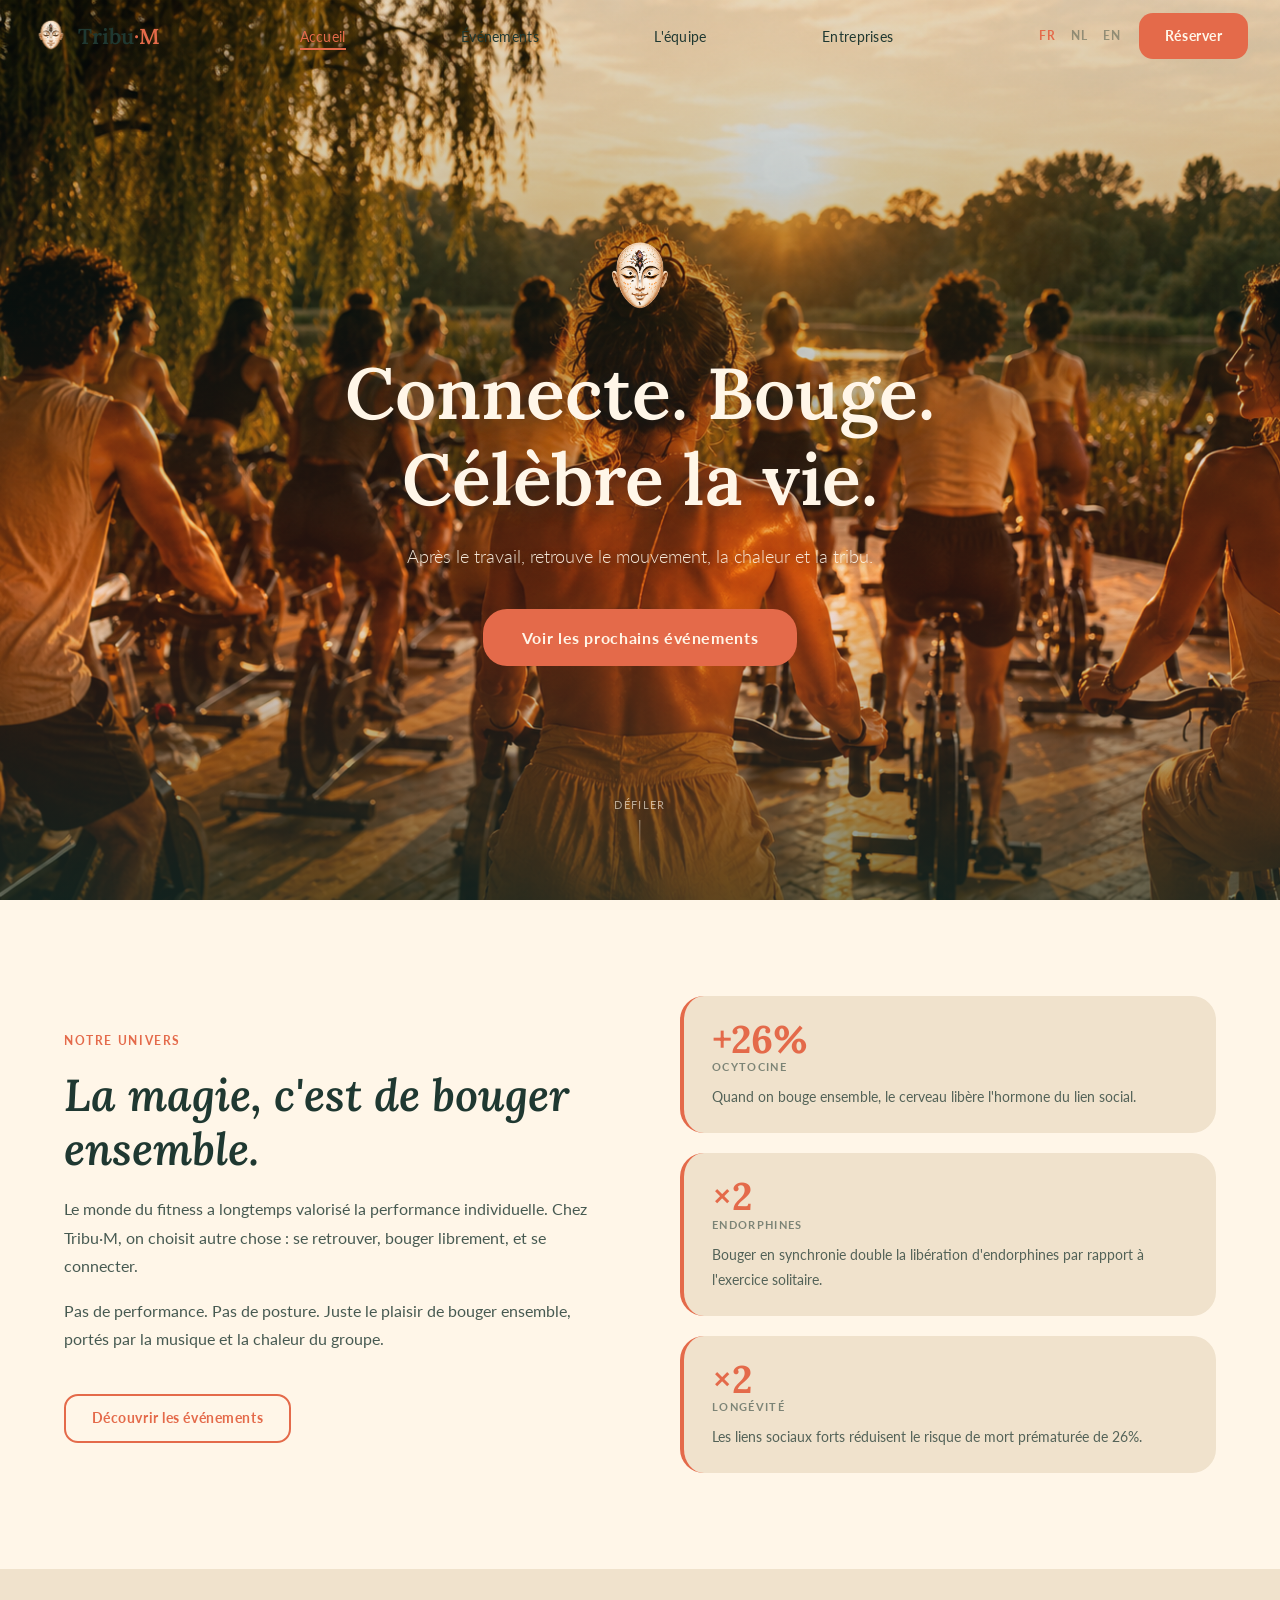
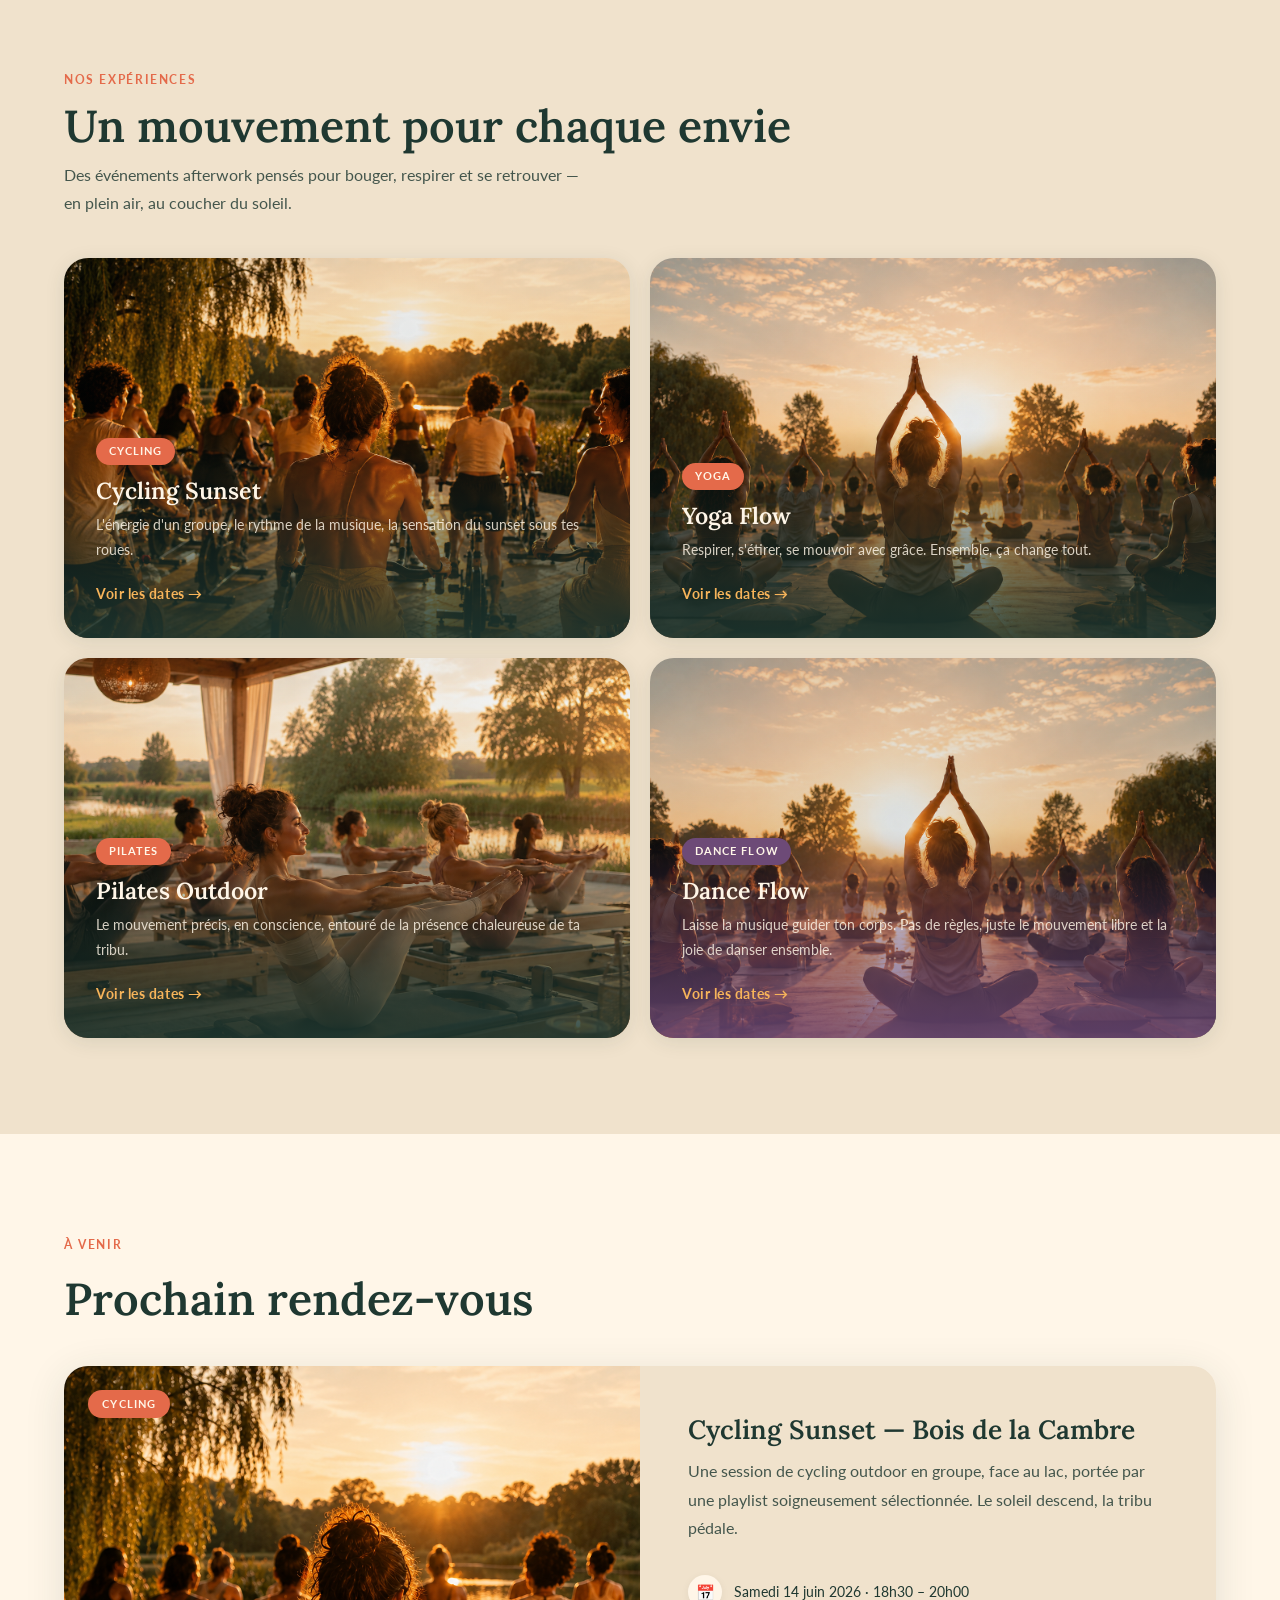
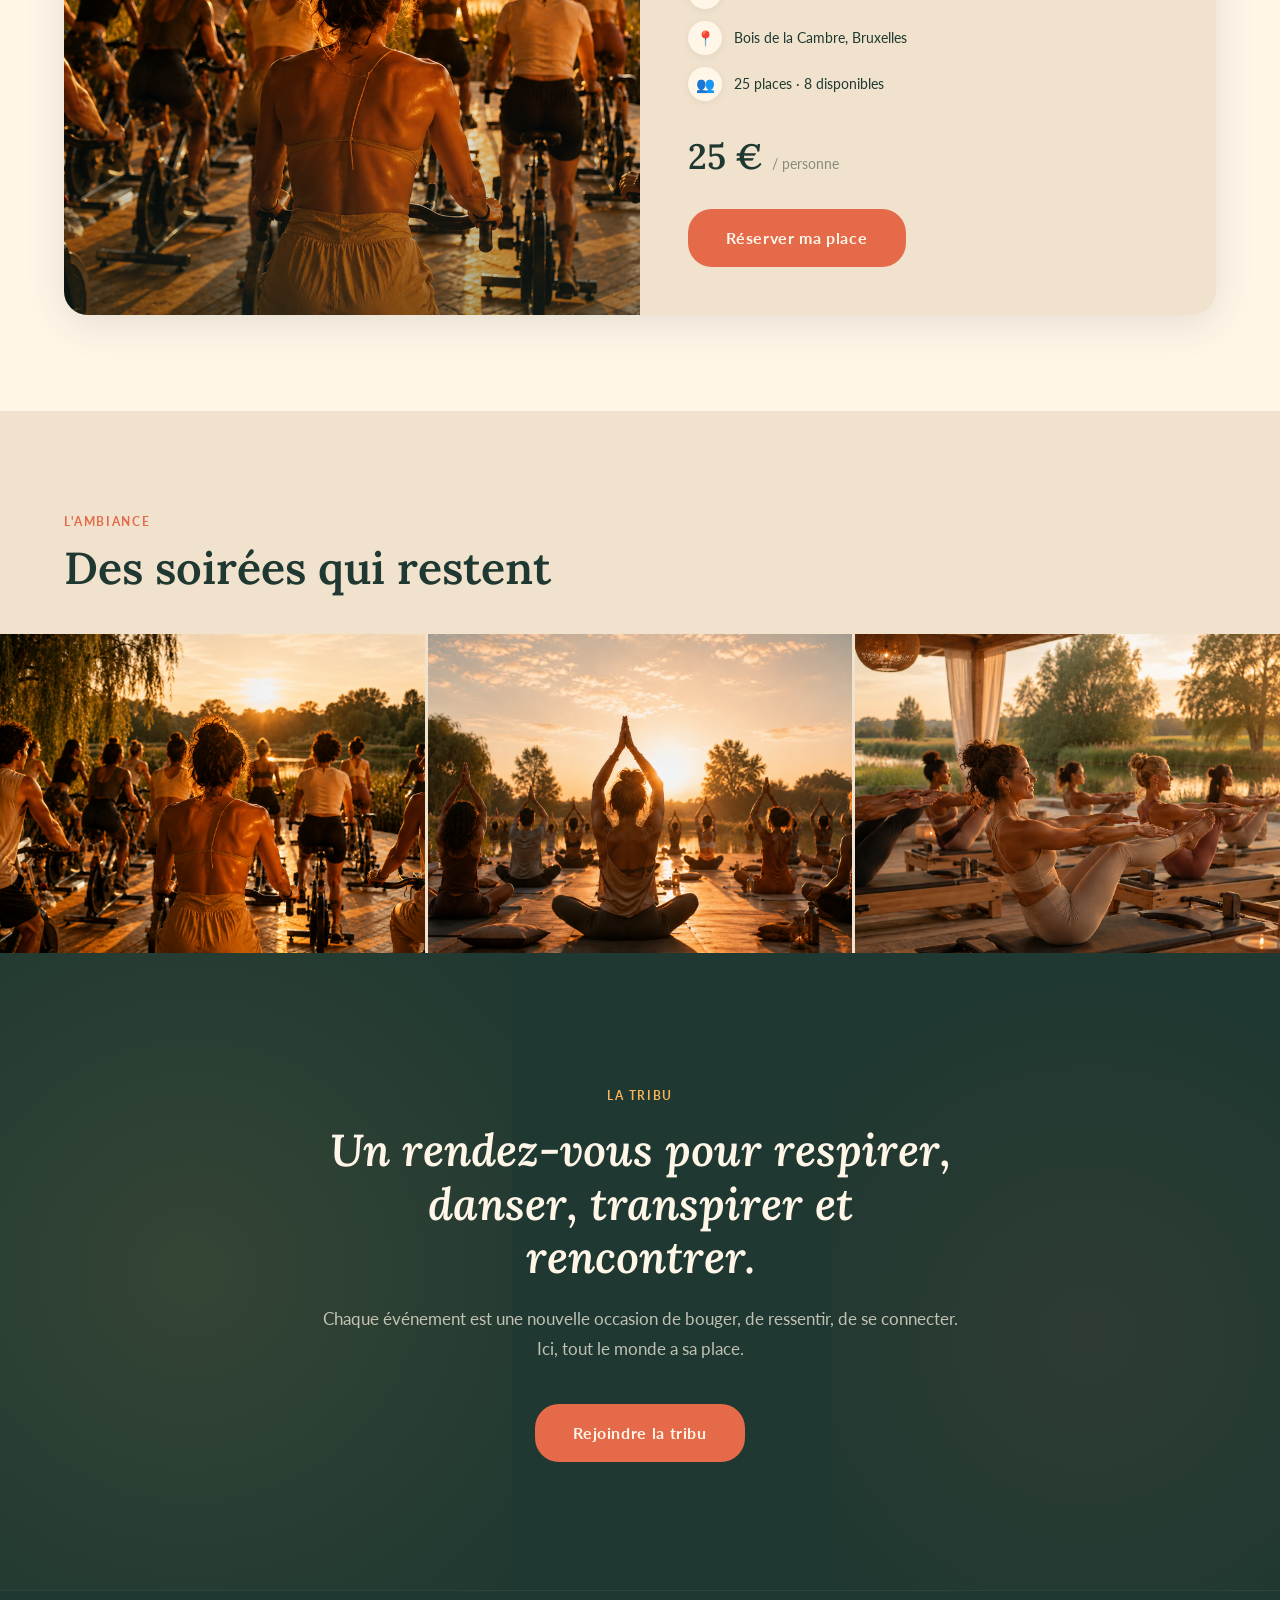
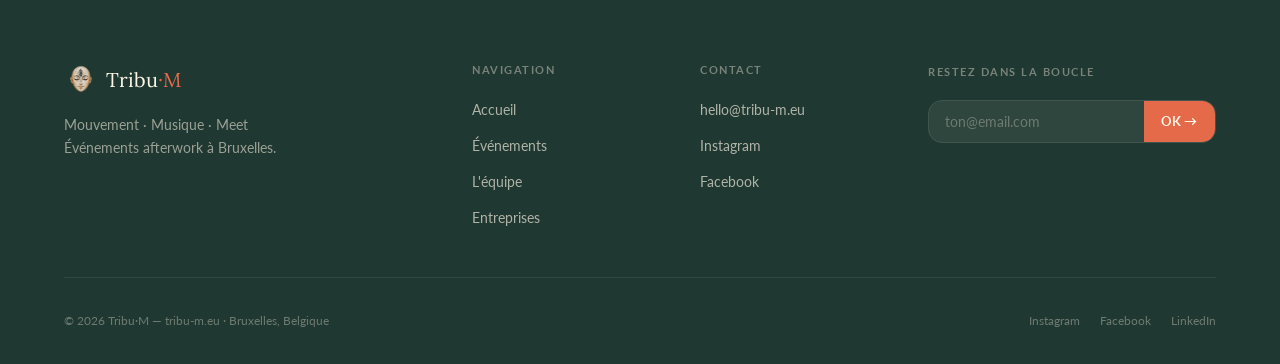
==== index.html @ 8b973520 "feat: site complet Tribu·M v1.0 Pages : index, événements (filtres JS), team, entreprises, event-det" ====
<!DOCTYPE html>
<html lang="fr">
<head>
  <meta charset="UTF-8">
  <meta name="viewport" content="width=device-width, initial-scale=1.0">
  <meta name="description" content="Tribu·M — Événements afterwork à Bruxelles. Cycling, Yoga, Pilates et Dance Flow au coucher du soleil. Mouvement, musique et connexion humaine.">
  <title>Tribu·M — Mouvement · Musique · Meet</title>
  <link rel="stylesheet" href="style.css">
</head>
<body>

  <!-- ======================================================
       NAVIGATION
       ====================================================== -->
  <nav class="navbar" id="navbar">
    <div class="nav-inner">

      <a href="index.html" class="nav-logo">
        <img src="assets/masque-clean.png" alt="Tribu·M" class="nav-masque">
        <span class="nav-brand">Tribu<span class="nav-m">·M</span></span>
      </a>

      <ul class="nav-links">
        <li><a href="index.html" class="active">Accueil</a></li>
        <li><a href="evenements.html">Événements</a></li>
        <li><a href="team.html">L'équipe</a></li>
        <li><a href="entreprises.html">Entreprises</a></li>
      </ul>

      <div class="nav-right">
        <div class="lang-selector">
          <button class="lang-btn active" aria-label="Français">FR</button>
          <button class="lang-btn" aria-label="Nederlands">NL</button>
          <button class="lang-btn" aria-label="English">EN</button>
        </div>
        <a href="evenements.html" class="btn-primary">Réserver</a>
        <button class="hamburger" id="hamburger" aria-label="Ouvrir le menu" aria-expanded="false">
          <span></span><span></span><span></span>
        </button>
      </div>

    </div>

    <div class="mobile-menu" id="mobile-menu" aria-hidden="true">
      <ul>
        <li><a href="index.html">Accueil</a></li>
        <li><a href="evenements.html">Événements</a></li>
        <li><a href="team.html">L'équipe</a></li>
        <li><a href="entreprises.html">Entreprises</a></li>
      </ul>
      <div class="lang-selector mobile">
        <button class="lang-btn active">FR</button>
        <button class="lang-btn">NL</button>
        <button class="lang-btn">EN</button>
      </div>
      <a href="evenements.html" class="btn-primary mobile-cta">Réserver ma place</a>
    </div>
  </nav>


  <!-- ======================================================
       HERO
       ====================================================== -->
  <section class="hero" id="home">
    <div class="hero-overlay"></div>
    <div class="hero-content">
      <img src="assets/masque-clean.png" alt="Tribu·M" class="hero-masque">
      <h1>Connecte. Bouge.<br>Célèbre la vie.</h1>
      <p>Après le travail, retrouve le mouvement, la chaleur et la tribu.</p>
      <a href="evenements.html" class="btn-primary btn-lg">Voir les prochains événements</a>
    </div>
    <div class="hero-scroll" aria-hidden="true">Défiler</div>
  </section>


  <!-- ======================================================
       CONCEPT
       ====================================================== -->
  <section class="section concept" id="concept">
    <div class="container">
      <div class="concept-grid">

        <div class="concept-text">
          <span class="section-label">Notre univers</span>
          <h2>La magie, c'est de bouger ensemble.</h2>
          <p>Le monde du fitness a longtemps valorisé la performance individuelle. Chez Tribu·M, on choisit autre chose : se retrouver, bouger librement, et se connecter.</p>
          <p>Pas de performance. Pas de posture. Juste le plaisir de bouger ensemble, portés par la musique et la chaleur du groupe.</p>
          <a href="evenements.html" class="btn-secondary">Découvrir les événements</a>
        </div>

        <div class="concept-pillars">
          <div class="pillar">
            <div class="pillar-stat">+26%</div>
            <div class="pillar-label">ocytocine</div>
            <p>Quand on bouge ensemble, le cerveau libère l'hormone du lien social.</p>
          </div>
          <div class="pillar">
            <div class="pillar-stat">×2</div>
            <div class="pillar-label">endorphines</div>
            <p>Bouger en synchronie double la libération d'endorphines par rapport à l'exercice solitaire.</p>
          </div>
          <div class="pillar">
            <div class="pillar-stat">×2</div>
            <div class="pillar-label">longévité</div>
            <p>Les liens sociaux forts réduisent le risque de mort prématurée de 26%.</p>
          </div>
        </div>

      </div>
    </div>
  </section>


  <!-- ======================================================
       EXPÉRIENCES
       ====================================================== -->
  <section class="section experiences" id="experiences">
    <div class="container">
      <div class="section-header">
        <span class="section-label">Nos expériences</span>
        <h2>Un mouvement pour chaque envie</h2>
        <p>Des événements afterwork pensés pour bouger, respirer et se retrouver — en plein air, au coucher du soleil.</p>
      </div>

      <div class="experiences-grid">

        <div class="exp-card">
          <div class="card-bg" style="background-image: url('assets/cycling-bg.png')"></div>
          <div class="card-overlay"></div>
          <div class="card-content">
            <span class="card-tag">Cycling</span>
            <h3>Cycling Sunset</h3>
            <p>L'énergie d'un groupe, le rythme de la musique, la sensation du sunset sous tes roues.</p>
            <a href="evenements.html" class="card-link">Voir les dates →</a>
          </div>
        </div>

        <div class="exp-card">
          <div class="card-bg" style="background-image: url('assets/yoga-bg.png')"></div>
          <div class="card-overlay"></div>
          <div class="card-content">
            <span class="card-tag">Yoga</span>
            <h3>Yoga Flow</h3>
            <p>Respirer, s'étirer, se mouvoir avec grâce. Ensemble, ça change tout.</p>
            <a href="evenements.html" class="card-link">Voir les dates →</a>
          </div>
        </div>

        <div class="exp-card">
          <div class="card-bg" style="background-image: url('assets/pilates-bg.png')"></div>
          <div class="card-overlay"></div>
          <div class="card-content">
            <span class="card-tag">Pilates</span>
            <h3>Pilates Outdoor</h3>
            <p>Le mouvement précis, en conscience, entouré de la présence chaleureuse de ta tribu.</p>
            <a href="evenements.html" class="card-link">Voir les dates →</a>
          </div>
        </div>

        <div class="exp-card">
          <div class="card-bg" style="background-image: url('assets/yoga-bg.png'); transform: scaleX(-1)"></div>
          <div class="card-overlay prune-tint"></div>
          <div class="card-content">
            <span class="card-tag tag-prune">Dance Flow</span>
            <h3>Dance Flow</h3>
            <p>Laisse la musique guider ton corps. Pas de règles, juste le mouvement libre et la joie de danser ensemble.</p>
            <a href="evenements.html" class="card-link">Voir les dates →</a>
          </div>
        </div>

      </div>
    </div>
  </section>


  <!-- ======================================================
       PROCHAIN ÉVÉNEMENT
       ====================================================== -->
  <section class="section next-event" id="evenement">
    <div class="container">
      <span class="section-label">À venir</span>
      <h2>Prochain rendez-vous</h2>

      <div class="event-featured">
        <div class="event-featured-img" style="background-image: url('assets/cycling-bg.png')">
          <span class="event-tag">Cycling</span>
        </div>
        <div class="event-featured-info">
          <div>
            <h3>Cycling Sunset — Bois de la Cambre</h3>
            <p>Une session de cycling outdoor en groupe, face au lac, portée par une playlist soigneusement sélectionnée. Le soleil descend, la tribu pédale.</p>
            <div class="event-meta">
              <div class="event-meta-item">
                <div class="meta-icon">📅</div>
                <span>Samedi 14 juin 2026 · 18h30 – 20h00</span>
              </div>
              <div class="event-meta-item">
                <div class="meta-icon">📍</div>
                <span>Bois de la Cambre, Bruxelles</span>
              </div>
              <div class="event-meta-item">
                <div class="meta-icon">👥</div>
                <span>25 places · 8 disponibles</span>
              </div>
            </div>
          </div>
          <div>
            <div class="event-price">25 € <span>/ personne</span></div>
            <a href="evenements.html" class="btn-primary btn-lg">Réserver ma place</a>
          </div>
        </div>
      </div>

    </div>
  </section>


  <!-- ======================================================
       AMBIANCE
       ====================================================== -->
  <section class="section ambiance" id="ambiance">
    <div class="container">
      <span class="section-label">L'ambiance</span>
      <h2>Des soirées qui restent</h2>
    </div>
    <div class="photo-grid">
      <div class="photo-item">
        <img src="assets/cycling-bg.png" alt="Cycling sunset Tribu·M — Bruxelles">
      </div>
      <div class="photo-item">
        <img src="assets/yoga-bg.png" alt="Yoga coucher de soleil Tribu·M">
      </div>
      <div class="photo-item">
        <img src="assets/pilates-bg.png" alt="Pilates outdoor Tribu·M">
      </div>
    </div>
  </section>


  <!-- ======================================================
       COMMUNAUTÉ
       ====================================================== -->
  <section class="section community" id="communaute">
    <div class="container">
      <div class="community-content">
        <span class="section-label" style="color: var(--miel)">La tribu</span>
        <h2>Un rendez-vous pour respirer, danser, transpirer et rencontrer.</h2>
        <p>Chaque événement est une nouvelle occasion de bouger, de ressentir, de se connecter.<br>Ici, tout le monde a sa place.</p>
        <a href="evenements.html" class="btn-primary btn-lg">Rejoindre la tribu</a>
      </div>
    </div>
  </section>


  <!-- ======================================================
       FOOTER
       ====================================================== -->
  <footer class="footer">
    <div class="container">
      <div class="footer-grid">

        <div class="footer-brand">
          <div class="footer-logo">
            <img src="assets/masque-clean.png" alt="Tribu·M" class="footer-masque">
            <span class="footer-name">Tribu<span>·M</span></span>
          </div>
          <p>Mouvement · Musique · Meet<br>Événements afterwork à Bruxelles.</p>
        </div>

        <div class="footer-col">
          <h4>Navigation</h4>
          <ul>
            <li><a href="index.html">Accueil</a></li>
            <li><a href="evenements.html">Événements</a></li>
            <li><a href="team.html">L'équipe</a></li>
            <li><a href="entreprises.html">Entreprises</a></li>
          </ul>
        </div>

        <div class="footer-col">
          <h4>Contact</h4>
          <ul>
            <li><a href="mailto:hello@tribu-m.eu">hello@tribu-m.eu</a></li>
            <li><a href="https://instagram.com" target="_blank" rel="noopener">Instagram</a></li>
            <li><a href="https://facebook.com" target="_blank" rel="noopener">Facebook</a></li>
          </ul>
        </div>

        <div class="footer-newsletter">
          <label for="newsletter-email">Restez dans la boucle</label>
          <form class="newsletter-form" onsubmit="handleNewsletter(event)">
            <input type="email" id="newsletter-email" placeholder="ton@email.com" aria-label="Adresse email" required>
            <button type="submit">OK →</button>
          </form>
        </div>

      </div>

      <div class="footer-bottom">
        <p>© 2026 Tribu·M — tribu-m.eu · Bruxelles, Belgique</p>
        <div class="footer-social">
          <a href="https://instagram.com" target="_blank" rel="noopener">Instagram</a>
          <a href="https://facebook.com" target="_blank" rel="noopener">Facebook</a>
          <a href="https://linkedin.com" target="_blank" rel="noopener">LinkedIn</a>
        </div>
      </div>
    </div>
  </footer>


  <!-- ======================================================
       JAVASCRIPT
       ====================================================== -->
  <script>
    // Navbar scroll
    const navbar = document.getElementById('navbar');
    window.addEventListener('scroll', () => {
      navbar.classList.toggle('scrolled', window.scrollY > 50);
    }, { passive: true });

    // Hamburger menu
    const hamburger = document.getElementById('hamburger');
    const mobileMenu = document.getElementById('mobile-menu');
    hamburger.addEventListener('click', () => {
      const isOpen = hamburger.classList.toggle('open');
      mobileMenu.classList.toggle('open', isOpen);
      hamburger.setAttribute('aria-expanded', isOpen);
      mobileMenu.setAttribute('aria-hidden', !isOpen);
      document.body.style.overflow = isOpen ? 'hidden' : '';
    });

    // Close mobile menu on link click
    mobileMenu.querySelectorAll('a').forEach(link => {
      link.addEventListener('click', () => {
        hamburger.classList.remove('open');
        mobileMenu.classList.remove('open');
        hamburger.setAttribute('aria-expanded', 'false');
        mobileMenu.setAttribute('aria-hidden', 'true');
        document.body.style.overflow = '';
      });
    });

    // Language switcher
    document.querySelectorAll('.lang-selector').forEach(selector => {
      selector.querySelectorAll('.lang-btn').forEach(btn => {
        btn.addEventListener('click', () => {
          selector.querySelectorAll('.lang-btn').forEach(b => b.classList.remove('active'));
          btn.classList.add('active');
        });
      });
    });

    // Newsletter
    function handleNewsletter(e) {
      e.preventDefault();
      const btn = e.target.querySelector('button');
      btn.textContent = '✓';
      btn.style.background = 'var(--miel)';
      btn.style.color = 'var(--foret)';
      e.target.querySelector('input').value = '';
      setTimeout(() => { btn.textContent = 'OK →'; btn.style.background = ''; btn.style.color = ''; }, 3000);
    }
  </script>

</body>
</html>
---- style.css ----
@import url('https://fonts.googleapis.com/css2?family=Lora:ital,wght@0,400;0,500;0,600;0,700;1,400;1,600&family=Lato:wght@300;400;700&display=swap');

/* ============================================
   VARIABLES & RESET
   ============================================ */
:root {
  --creme:    #FFF6E8;
  --sable:    #F0E2CC;
  --miel:     #F7B45A;
  --abricot:  #F28C5A;
  --terra:    #E46A4A;
  --rose:     #D980D0;
  --prune:    #6D4A77;
  --foret:    #1F3831;
  --radius:    14px;
  --radius-lg: 24px;
  --ease:      0.3s ease;
  --shadow:    0 4px 20px rgba(31,56,49,.10);
  --f-title: 'Lora', serif;
  --f-body:  'Lato', sans-serif;
}

*, *::before, *::after { box-sizing: border-box; margin: 0; padding: 0; }
html { scroll-behavior: smooth; }
body {
  font-family: var(--f-body);
  background: var(--creme);
  color: var(--foret);
  line-height: 1.6;
  overflow-x: hidden;
}
img { max-width: 100%; display: block; }
a { text-decoration: none; color: inherit; }
ul { list-style: none; }

/* ============================================
   TYPOGRAPHY
   ============================================ */
h1, h2, h3, h4 { font-family: var(--f-title); font-weight: 600; line-height: 1.2; color: var(--foret); }
h1 { font-size: clamp(2.5rem, 6vw, 4.5rem); }
h2 { font-size: clamp(1.8rem, 4vw, 2.8rem); }
h3 { font-size: clamp(1.2rem, 2.5vw, 1.6rem); }
p  { font-size: 1rem; color: var(--foret); opacity: 0.82; line-height: 1.78; }

.section-label {
  display: inline-block;
  font-family: var(--f-body);
  font-size: 0.72rem;
  font-weight: 700;
  letter-spacing: 0.14em;
  text-transform: uppercase;
  color: var(--terra);
  margin-bottom: 0.6rem;
}

/* ============================================
   LAYOUT
   ============================================ */
.container { max-width: 1200px; margin: 0 auto; padding: 0 1.5rem; }
.section   { padding: 6rem 0; }

/* ============================================
   BUTTONS
   ============================================ */
.btn-primary {
  display: inline-block;
  background: var(--terra);
  color: var(--creme);
  font-family: var(--f-body);
  font-weight: 700;
  font-size: 0.88rem;
  letter-spacing: 0.04em;
  padding: 0.72rem 1.6rem;
  border-radius: var(--radius);
  border: none;
  cursor: pointer;
  transition: background var(--ease), transform var(--ease), box-shadow var(--ease);
  white-space: nowrap;
}
.btn-primary:hover {
  background: var(--miel);
  color: var(--foret);
  transform: translateY(-2px);
  box-shadow: 0 6px 20px rgba(228,106,74,.3);
}
.btn-primary.btn-lg {
  padding: 1rem 2.4rem;
  font-size: 1rem;
  border-radius: var(--radius-lg);
}

.btn-secondary {
  display: inline-block;
  background: transparent;
  color: var(--terra);
  font-family: var(--f-body);
  font-weight: 700;
  font-size: 0.88rem;
  letter-spacing: 0.04em;
  padding: 0.72rem 1.6rem;
  border-radius: var(--radius);
  border: 2px solid var(--terra);
  cursor: pointer;
  transition: all var(--ease);
}
.btn-secondary:hover {
  background: var(--terra);
  color: var(--creme);
  transform: translateY(-2px);
}

.btn-premium {
  display: inline-block;
  background: var(--foret);
  color: var(--creme);
  font-family: var(--f-body);
  font-weight: 700;
  font-size: 0.88rem;
  letter-spacing: 0.04em;
  padding: 0.875rem 2rem;
  border-radius: var(--radius);
  border: none;
  cursor: pointer;
  transition: all var(--ease);
}
.btn-premium:hover {
  background: var(--miel);
  color: var(--foret);
  transform: translateY(-2px);
}

/* ============================================
   NAVBAR
   ============================================ */
.navbar {
  position: fixed;
  top: 0; left: 0; right: 0;
  z-index: 1000;
  transition: background var(--ease), box-shadow var(--ease);
}
.navbar.scrolled {
  background: rgba(255,246,232,0.94);
  backdrop-filter: blur(14px);
  -webkit-backdrop-filter: blur(14px);
  box-shadow: 0 2px 24px rgba(31,56,49,.08);
}

.nav-inner {
  display: flex;
  align-items: center;
  height: 72px;
  padding: 0 2rem;
  max-width: 1400px;
  margin: 0 auto;
}

.nav-logo {
  display: flex;
  align-items: center;
  gap: 0.5rem;
  flex-shrink: 0;
}
.nav-masque { height: 38px; width: auto; }
.nav-brand {
  font-family: var(--f-title);
  font-size: 1.35rem;
  font-weight: 600;
  color: var(--foret);
  white-space: nowrap;
}
.nav-brand .nav-m { color: var(--terra); }

.nav-links {
  flex: 1;
  display: flex;
  justify-content: space-evenly;
  align-items: center;
  padding: 0 1.5rem;
}
.nav-links a {
  font-family: var(--f-body);
  font-size: 0.88rem;
  font-weight: 400;
  color: var(--foret);
  letter-spacing: 0.02em;
  position: relative;
  padding-bottom: 3px;
  transition: color var(--ease);
}
.nav-links a::after {
  content: '';
  position: absolute;
  bottom: -2px; left: 0;
  width: 0; height: 2px;
  background: var(--terra);
  transition: width var(--ease);
}
.nav-links a:hover,
.nav-links a.active { color: var(--terra); }
.nav-links a:hover::after,
.nav-links a.active::after { width: 100%; }

.nav-right {
  display: flex;
  align-items: center;
  gap: 0.75rem;
  flex-shrink: 0;
}

.lang-selector { display: flex; gap: 0.1rem; }
.lang-btn {
  background: none;
  border: none;
  font-family: var(--f-body);
  font-size: 0.72rem;
  font-weight: 700;
  letter-spacing: 0.1em;
  color: var(--foret);
  opacity: 0.4;
  cursor: pointer;
  padding: 0.25rem 0.4rem;
  transition: opacity var(--ease), color var(--ease);
}
.lang-btn.active,
.lang-btn:hover { opacity: 1; color: var(--terra); }

/* Hamburger */
.hamburger {
  display: none;
  flex-direction: column;
  justify-content: center;
  gap: 5px;
  background: none;
  border: none;
  cursor: pointer;
  padding: 4px;
  width: 30px;
  height: 30px;
}
.hamburger span {
  display: block;
  height: 2px;
  background: var(--foret);
  border-radius: 2px;
  transition: all var(--ease);
}
.hamburger.open span:nth-child(1) { transform: translateY(7px) rotate(45deg); }
.hamburger.open span:nth-child(2) { opacity: 0; transform: scaleX(0); }
.hamburger.open span:nth-child(3) { transform: translateY(-7px) rotate(-45deg); }

/* Mobile menu */
.mobile-menu {
  display: none;
  flex-direction: column;
  gap: 1.5rem;
  background: var(--creme);
  padding: 1.5rem 2rem 2.5rem;
  border-top: 1px solid rgba(31,56,49,.08);
  box-shadow: 0 12px 32px rgba(31,56,49,.08);
}
.mobile-menu.open { display: flex; }
.mobile-menu ul { display: flex; flex-direction: column; gap: 1.1rem; }
.mobile-menu a {
  font-family: var(--f-body);
  font-size: 1.05rem;
  color: var(--foret);
  transition: color var(--ease);
}
.mobile-menu a:hover { color: var(--terra); }
.lang-selector.mobile { justify-content: flex-start; margin-top: 0.5rem; }
.mobile-cta { align-self: flex-start; }

/* ============================================
   HERO
   ============================================ */
.hero {
  position: relative;
  min-height: 100vh;
  display: flex;
  align-items: center;
  justify-content: center;
  background-image: url('assets/cycling-bg.png');
  background-size: cover;
  background-position: center 30%;
  overflow: hidden;
}
.hero-overlay {
  position: absolute;
  inset: 0;
  background: linear-gradient(
    to bottom,
    rgba(31,56,49,0.1)  0%,
    rgba(31,56,49,0.28) 35%,
    rgba(228,106,74,0.18) 65%,
    rgba(31,56,49,0.60) 100%
  );
}
.hero-content {
  position: relative;
  z-index: 1;
  text-align: center;
  padding: 0 1.5rem;
  max-width: 720px;
}
.hero-masque {
  height: 88px;
  width: auto;
  margin: 0 auto 1.75rem;
  filter: drop-shadow(0 4px 20px rgba(0,0,0,0.3));
}
.hero-content h1 {
  color: var(--creme);
  text-shadow: 0 2px 20px rgba(31,56,49,0.4);
  margin-bottom: 1.1rem;
}
.hero-content > p {
  color: rgba(255,246,232,0.92);
  font-size: 1.15rem;
  font-weight: 300;
  opacity: 1;
  margin-bottom: 2.25rem;
  text-shadow: 0 1px 8px rgba(31,56,49,0.3);
}
.hero-scroll {
  position: absolute;
  bottom: 2.5rem;
  left: 50%;
  transform: translateX(-50%);
  display: flex;
  flex-direction: column;
  align-items: center;
  gap: 0.4rem;
  color: rgba(255,246,232,0.6);
  font-size: 0.7rem;
  font-family: var(--f-body);
  letter-spacing: 0.12em;
  text-transform: uppercase;
}
.hero-scroll::after {
  content: '';
  display: block;
  width: 1px;
  height: 40px;
  background: linear-gradient(to bottom, rgba(255,246,232,0.5), transparent);
  animation: scrollLine 1.8s ease-in-out infinite;
}
@keyframes scrollLine {
  0%   { transform: scaleY(0); transform-origin: top; }
  50%  { transform: scaleY(1); transform-origin: top; }
  51%  { transform: scaleY(1); transform-origin: bottom; }
  100% { transform: scaleY(0); transform-origin: bottom; }
}

/* ============================================
   CONCEPT
   ============================================ */
.concept { background: var(--creme); }
.concept-grid {
  display: grid;
  grid-template-columns: 1fr 1fr;
  gap: 5rem;
  align-items: center;
}
.concept-text h2 {
  font-style: italic;
  margin-bottom: 1.25rem;
  margin-top: 0.5rem;
}
.concept-text p { margin-bottom: 1rem; }
.concept-text .btn-secondary { margin-top: 1.5rem; }

.concept-pillars { display: flex; flex-direction: column; gap: 1.25rem; }
.pillar {
  background: var(--sable);
  border-radius: var(--radius-lg);
  padding: 1.5rem 1.75rem;
  border-left: 4px solid var(--terra);
  transition: transform var(--ease), box-shadow var(--ease);
}
.pillar:hover {
  transform: translateX(4px);
  box-shadow: var(--shadow);
}
.pillar-stat {
  font-family: var(--f-title);
  font-size: 2.4rem;
  font-weight: 700;
  color: var(--terra);
  line-height: 1;
}
.pillar-label {
  font-size: 0.7rem;
  font-weight: 700;
  letter-spacing: 0.12em;
  text-transform: uppercase;
  color: var(--foret);
  opacity: 0.55;
  margin-bottom: 0.5rem;
}
.pillar p { font-size: 0.88rem; margin: 0; opacity: 0.75; }

/* ============================================
   EXPERIENCES
   ============================================ */
.experiences { background: var(--sable); }
.experiences .section-header { margin-bottom: 2.5rem; }
.experiences .section-header h2 { margin-bottom: 0.5rem; }
.experiences .section-header p { max-width: 520px; }

.experiences-grid {
  display: grid;
  grid-template-columns: repeat(2, 1fr);
  gap: 1.25rem;
}
.exp-card {
  position: relative;
  border-radius: var(--radius-lg);
  overflow: hidden;
  height: 380px;
  cursor: pointer;
  box-shadow: var(--shadow);
  transition: transform var(--ease), box-shadow var(--ease);
}
.exp-card:hover {
  transform: translateY(-5px);
  box-shadow: 0 16px 48px rgba(31,56,49,.18);
}
.card-bg {
  position: absolute;
  inset: 0;
  background-size: cover;
  background-position: center;
  transition: transform 0.7s ease;
}
.exp-card:hover .card-bg { transform: scale(1.05); }
.card-overlay {
  position: absolute;
  inset: 0;
  background: linear-gradient(to top, rgba(31,56,49,0.88) 0%, rgba(31,56,49,0.05) 55%);
}
.card-overlay.prune-tint {
  background: linear-gradient(to top, rgba(109,74,119,0.85) 0%, rgba(31,56,49,0.1) 55%);
}
.card-content {
  position: absolute;
  bottom: 0; left: 0; right: 0;
  padding: 2rem;
}
.card-tag {
  display: inline-block;
  background: var(--terra);
  color: var(--creme);
  font-size: 0.68rem;
  font-weight: 700;
  letter-spacing: 0.1em;
  text-transform: uppercase;
  padding: 0.3rem 0.8rem;
  border-radius: 100px;
  margin-bottom: 0.75rem;
}
.card-tag.tag-prune { background: var(--prune); }
.card-content h3 {
  color: var(--creme);
  font-size: 1.45rem;
  margin-bottom: 0.5rem;
}
.card-content p {
  color: rgba(255,246,232,0.82);
  font-size: 0.88rem;
  opacity: 1;
  margin-bottom: 1.1rem;
}
.card-link {
  color: var(--miel);
  font-size: 0.85rem;
  font-weight: 700;
  letter-spacing: 0.04em;
  display: inline-flex;
  align-items: center;
  gap: 0.4rem;
  transition: gap var(--ease);
}
.exp-card:hover .card-link { gap: 0.7rem; }

/* ============================================
   NEXT EVENT
   ============================================ */
.next-event { background: var(--creme); }
.next-event h2 { margin-bottom: 2.5rem; margin-top: 0.5rem; }

.event-featured {
  display: grid;
  grid-template-columns: 1fr 1fr;
  border-radius: var(--radius-lg);
  overflow: hidden;
  box-shadow: 0 8px 40px rgba(31,56,49,.12);
}
.event-featured-img {
  position: relative;
  min-height: 440px;
  background-size: cover;
  background-position: center;
}
.event-featured-img::after {
  content: '';
  position: absolute;
  inset: 0;
  background: linear-gradient(to top, rgba(31,56,49,.4) 0%, transparent 50%);
}
.event-tag {
  position: absolute;
  top: 1.5rem; left: 1.5rem;
  z-index: 1;
  background: var(--terra);
  color: var(--creme);
  font-size: 0.68rem;
  font-weight: 700;
  letter-spacing: 0.1em;
  text-transform: uppercase;
  padding: 0.35rem 0.9rem;
  border-radius: 100px;
}
.event-featured-info {
  background: var(--sable);
  padding: 3rem;
  display: flex;
  flex-direction: column;
  justify-content: space-between;
}
.event-featured-info h3 { font-size: 1.65rem; margin-bottom: 0.75rem; }
.event-featured-info > div > p { margin-bottom: 2rem; }

.event-meta { display: flex; flex-direction: column; gap: 0.75rem; margin-bottom: 1.75rem; }
.event-meta-item {
  display: flex;
  align-items: center;
  gap: 0.75rem;
  font-size: 0.9rem;
}
.meta-icon {
  width: 34px; height: 34px;
  background: var(--creme);
  border-radius: 50%;
  display: flex;
  align-items: center;
  justify-content: center;
  font-size: 0.95rem;
  flex-shrink: 0;
  box-shadow: 0 2px 8px rgba(31,56,49,.06);
}
.event-price {
  font-family: var(--f-title);
  font-size: 2.2rem;
  font-weight: 600;
  color: var(--foret);
  margin-bottom: 1.5rem;
}
.event-price span {
  font-size: 0.88rem;
  font-family: var(--f-body);
  font-weight: 400;
  opacity: 0.5;
}

/* ============================================
   AMBIANCE
   ============================================ */
.ambiance { background: var(--sable); padding-bottom: 0; }
.ambiance .container { margin-bottom: 2.5rem; }
.photo-grid {
  display: grid;
  grid-template-columns: repeat(3, 1fr);
  gap: 3px;
}
.photo-item {
  overflow: hidden;
  aspect-ratio: 4/3;
}
.photo-item img {
  width: 100%;
  height: 100%;
  object-fit: cover;
  transition: transform 0.7s ease;
}
.photo-item:hover img { transform: scale(1.04); }

/* ============================================
   COMMUNITY
   ============================================ */
.community {
  background: var(--foret);
  padding: 8rem 0;
  text-align: center;
  position: relative;
  overflow: hidden;
}
.community::before {
  content: '';
  position: absolute;
  top: -40%;
  left: -10%;
  width: 50%;
  height: 180%;
  background: radial-gradient(circle, rgba(247,180,90,.1) 0%, transparent 70%);
  pointer-events: none;
}
.community::after {
  content: '';
  position: absolute;
  bottom: -30%;
  right: -5%;
  width: 40%;
  height: 140%;
  background: radial-gradient(circle, rgba(228,106,74,.08) 0%, transparent 70%);
  pointer-events: none;
}
.community-content {
  position: relative;
  z-index: 1;
  max-width: 660px;
  margin: 0 auto;
}
.community h2 {
  color: var(--creme);
  font-style: italic;
  margin-bottom: 1.25rem;
  margin-top: 0.5rem;
}
.community > .container > .community-content > p {
  color: rgba(255,246,232,.72);
  font-size: 1.05rem;
  opacity: 1;
  margin-bottom: 2.5rem;
}

/* ============================================
   FOOTER
   ============================================ */
.footer {
  background: var(--foret);
  color: var(--creme);
  padding: 4.5rem 0 2rem;
  border-top: 1px solid rgba(255,246,232,.06);
}
.footer-grid {
  display: grid;
  grid-template-columns: 2fr 1fr 1fr 1.6fr;
  gap: 3rem;
  margin-bottom: 3rem;
}
.footer-logo {
  display: flex;
  align-items: center;
  gap: 0.5rem;
  margin-bottom: 1rem;
}
.footer-masque { height: 34px; width: auto; opacity: 0.85; }
.footer-name {
  font-family: var(--f-title);
  font-size: 1.25rem;
  color: var(--creme);
}
.footer-name span { color: var(--terra); }
.footer-brand p {
  color: rgba(255,246,232,.55);
  font-size: 0.88rem;
  opacity: 1;
  max-width: 220px;
  line-height: 1.7;
}
.footer-col h4 {
  font-family: var(--f-body);
  font-size: 0.68rem;
  font-weight: 700;
  letter-spacing: 0.14em;
  text-transform: uppercase;
  color: rgba(255,246,232,.4);
  margin-bottom: 1.25rem;
}
.footer-col ul { display: flex; flex-direction: column; gap: 0.65rem; }
.footer-col a {
  color: rgba(255,246,232,.65);
  font-size: 0.88rem;
  transition: color var(--ease);
}
.footer-col a:hover { color: var(--miel); }

.footer-newsletter label {
  display: block;
  font-size: 0.68rem;
  font-weight: 700;
  letter-spacing: 0.14em;
  text-transform: uppercase;
  color: rgba(255,246,232,.4);
  margin-bottom: 1.25rem;
}
.newsletter-form {
  display: flex;
  border-radius: var(--radius);
  overflow: hidden;
  border: 1px solid rgba(255,246,232,.15);
}
.newsletter-form input {
  flex: 1;
  background: rgba(255,246,232,.07);
  border: none;
  padding: 0.75rem 1rem;
  color: var(--creme);
  font-family: var(--f-body);
  font-size: 0.88rem;
  outline: none;
  min-width: 0;
}
.newsletter-form input::placeholder { color: rgba(255,246,232,.3); }
.newsletter-form button {
  background: var(--terra);
  color: var(--creme);
  border: none;
  padding: 0.75rem 1.1rem;
  font-family: var(--f-body);
  font-size: 0.82rem;
  font-weight: 700;
  cursor: pointer;
  transition: background var(--ease);
  white-space: nowrap;
}
.newsletter-form button:hover { background: var(--miel); color: var(--foret); }

.footer-bottom {
  border-top: 1px solid rgba(255,246,232,.08);
  padding-top: 2rem;
  display: flex;
  align-items: center;
  justify-content: space-between;
  flex-wrap: wrap;
  gap: 1rem;
}
.footer-bottom p { color: rgba(255,246,232,.35); font-size: 0.78rem; opacity: 1; }
.footer-social { display: flex; gap: 1.25rem; }
.footer-social a {
  color: rgba(255,246,232,.35);
  font-size: 0.78rem;
  transition: color var(--ease);
}
.footer-social a:hover { color: var(--miel); }

/* ============================================
   RESPONSIVE
   ============================================ */
@media (max-width: 1024px) {
  .concept-grid { grid-template-columns: 1fr; gap: 3rem; }
  .concept-pillars { flex-direction: row; gap: 1rem; }
  .pillar { flex: 1; }
  .footer-grid { grid-template-columns: 1fr 1fr; gap: 2rem; }
  .footer-brand { grid-column: 1 / -1; }
  .footer-newsletter { grid-column: 1 / -1; }
}

@media (max-width: 768px) {
  .section { padding: 4rem 0; }
  .nav-links,
  .nav-right .btn-primary { display: none; }
  .hamburger { display: flex; }

  .hero-content h1 { font-size: 2.6rem; }

  .experiences-grid { grid-template-columns: 1fr; }
  .exp-card { height: 320px; }

  .event-featured { grid-template-columns: 1fr; }
  .event-featured-img { min-height: 260px; }
  .event-featured-info { padding: 2rem; }

  .photo-grid { grid-template-columns: 1fr 1fr; }
  .photo-item:nth-child(3) { display: none; }

  .concept-pillars { flex-direction: column; }
  .footer-grid { grid-template-columns: 1fr; }
  .footer-brand { grid-column: auto; }
  .footer-newsletter { grid-column: auto; }
  .footer-bottom { flex-direction: column; align-items: flex-start; }
  .community { padding: 5rem 0; }
}

@media (max-width: 480px) {
  .hero-content h1 { font-size: 2.1rem; }
  .photo-grid { grid-template-columns: 1fr; }
  .photo-item:nth-child(3) { display: block; }
  .event-price { font-size: 1.8rem; }
}
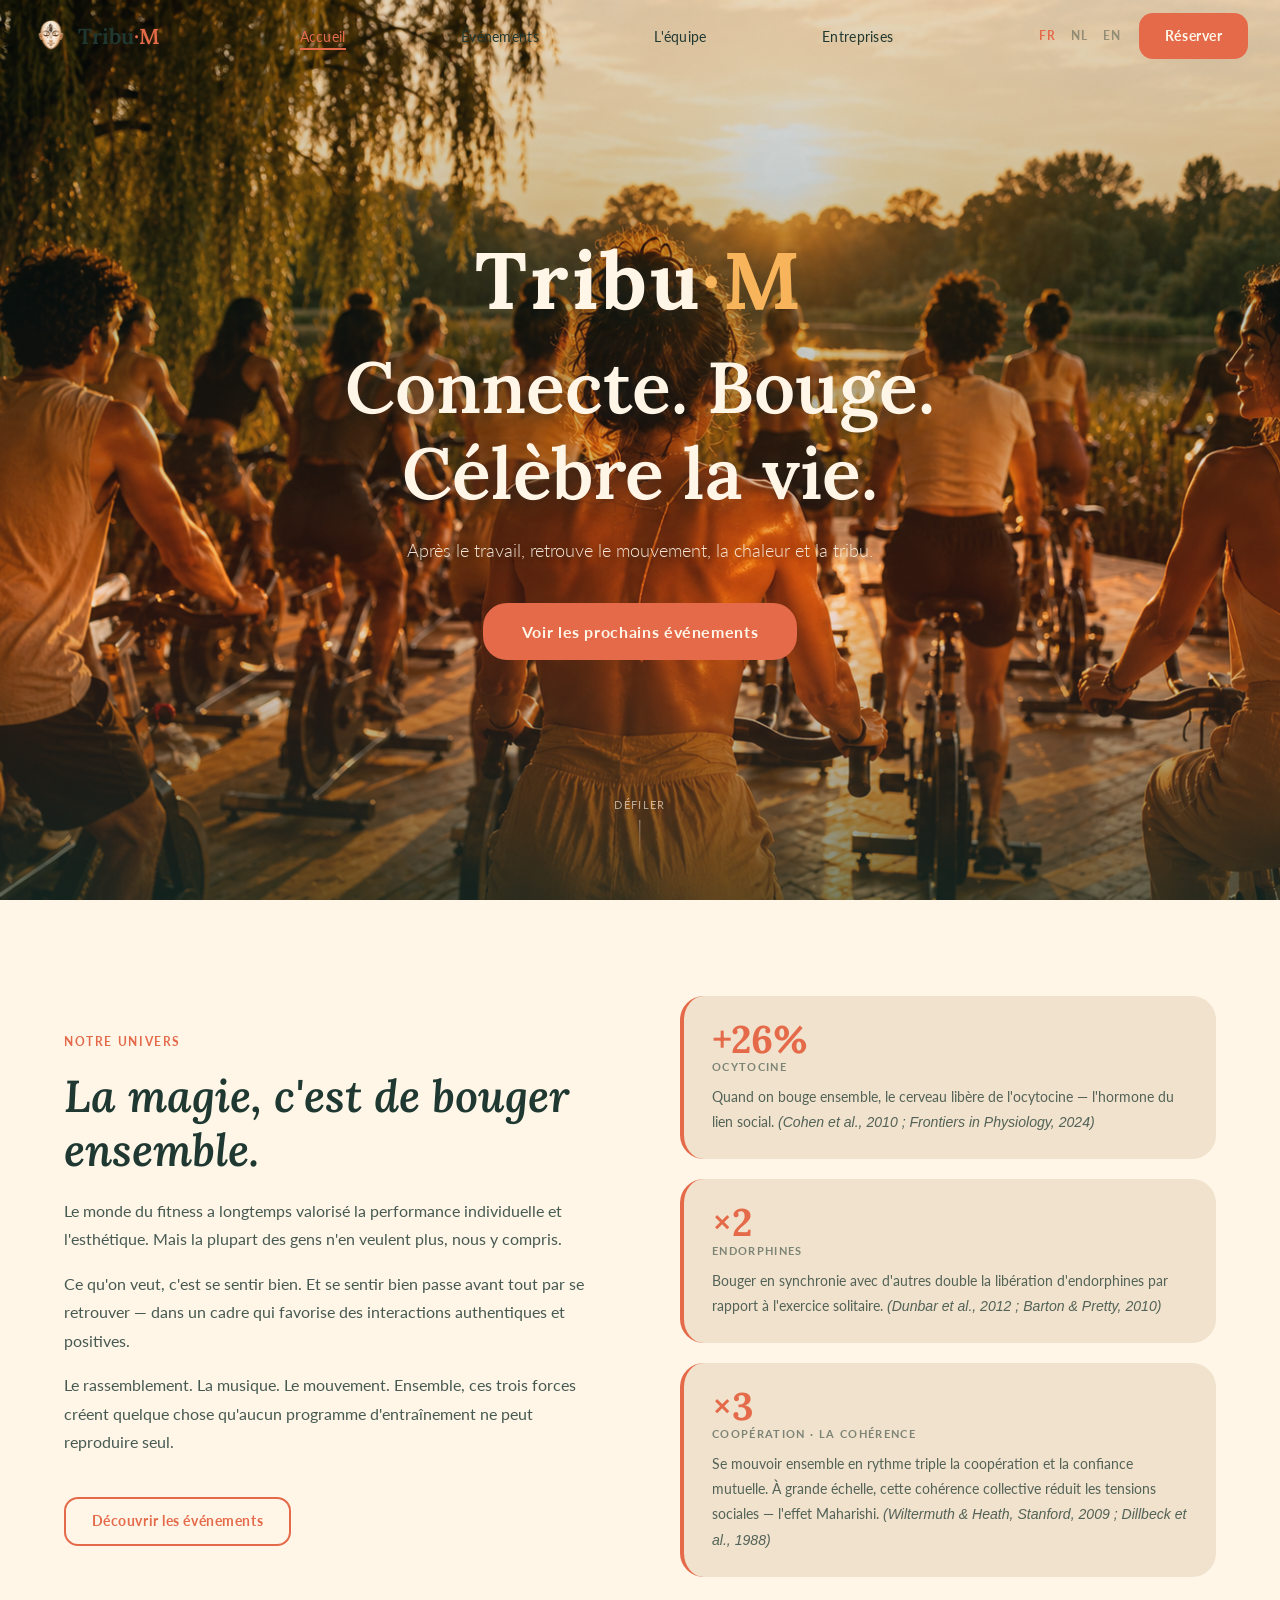
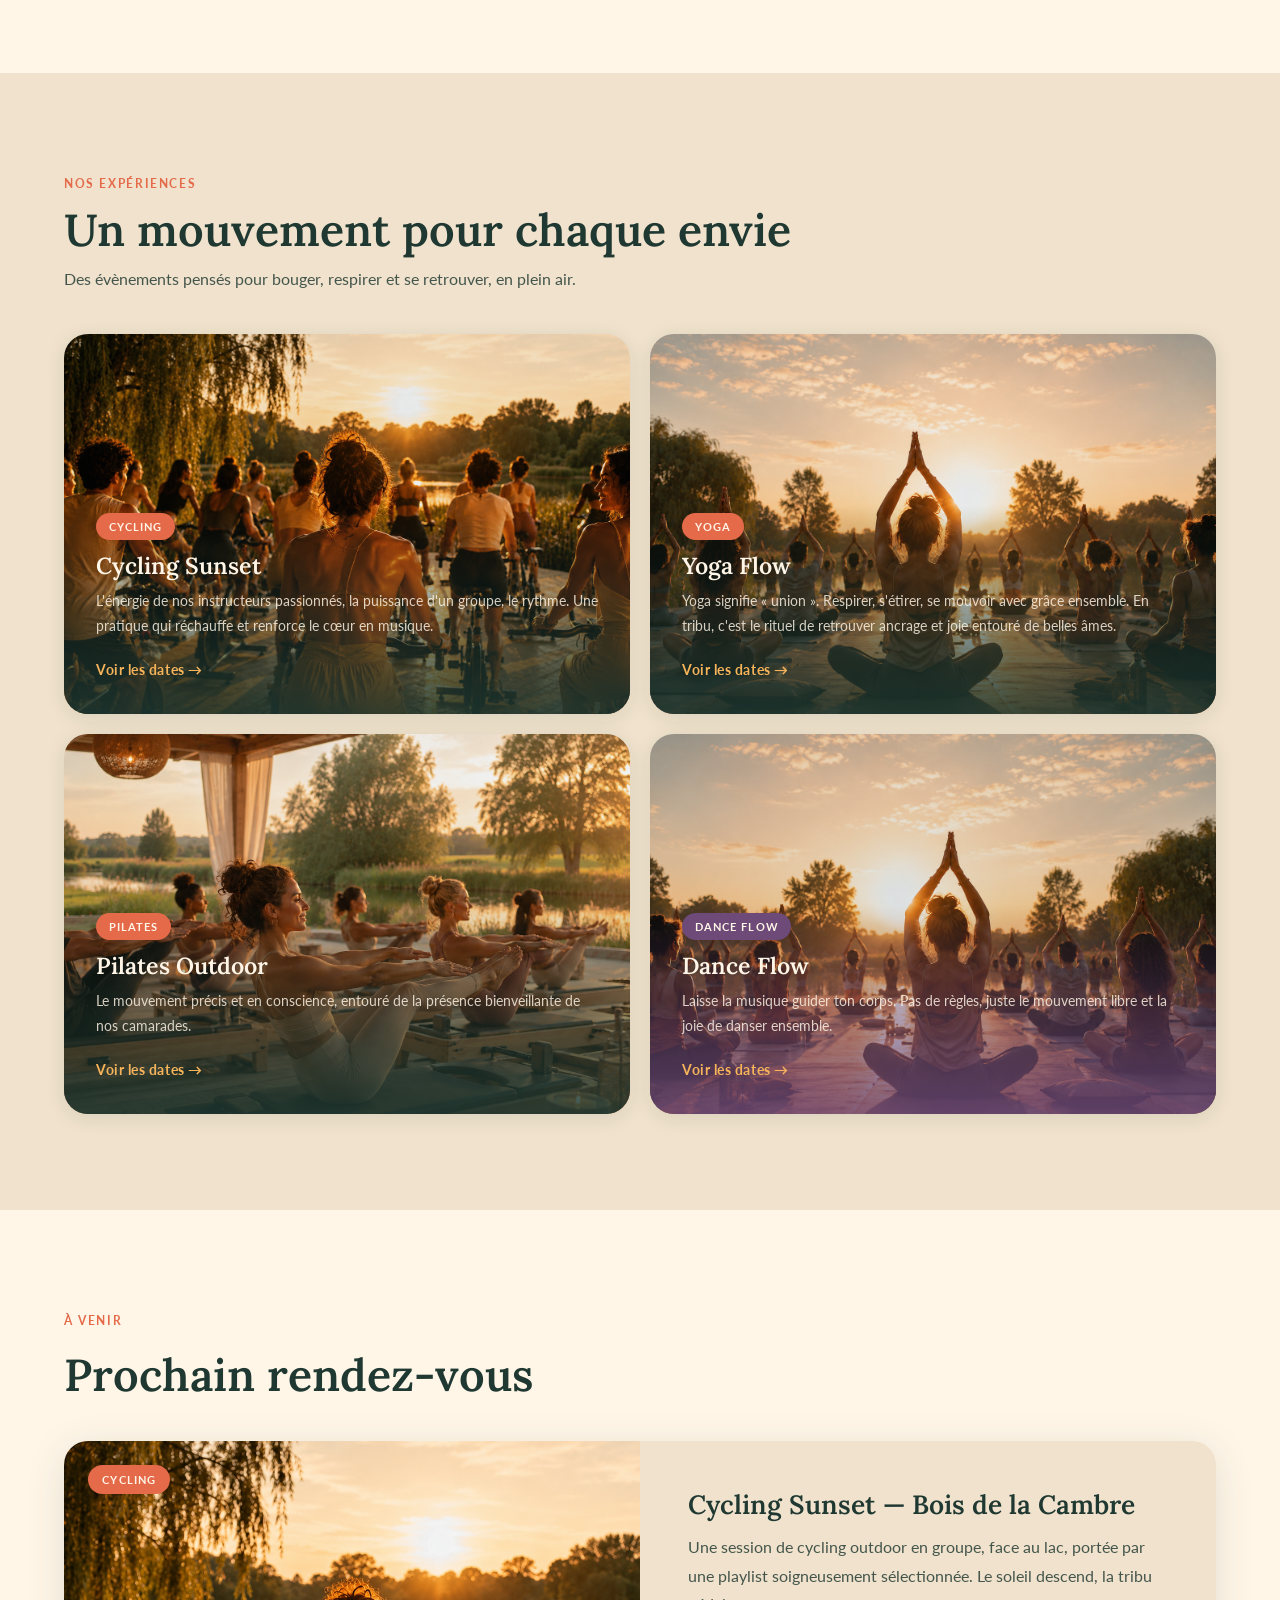
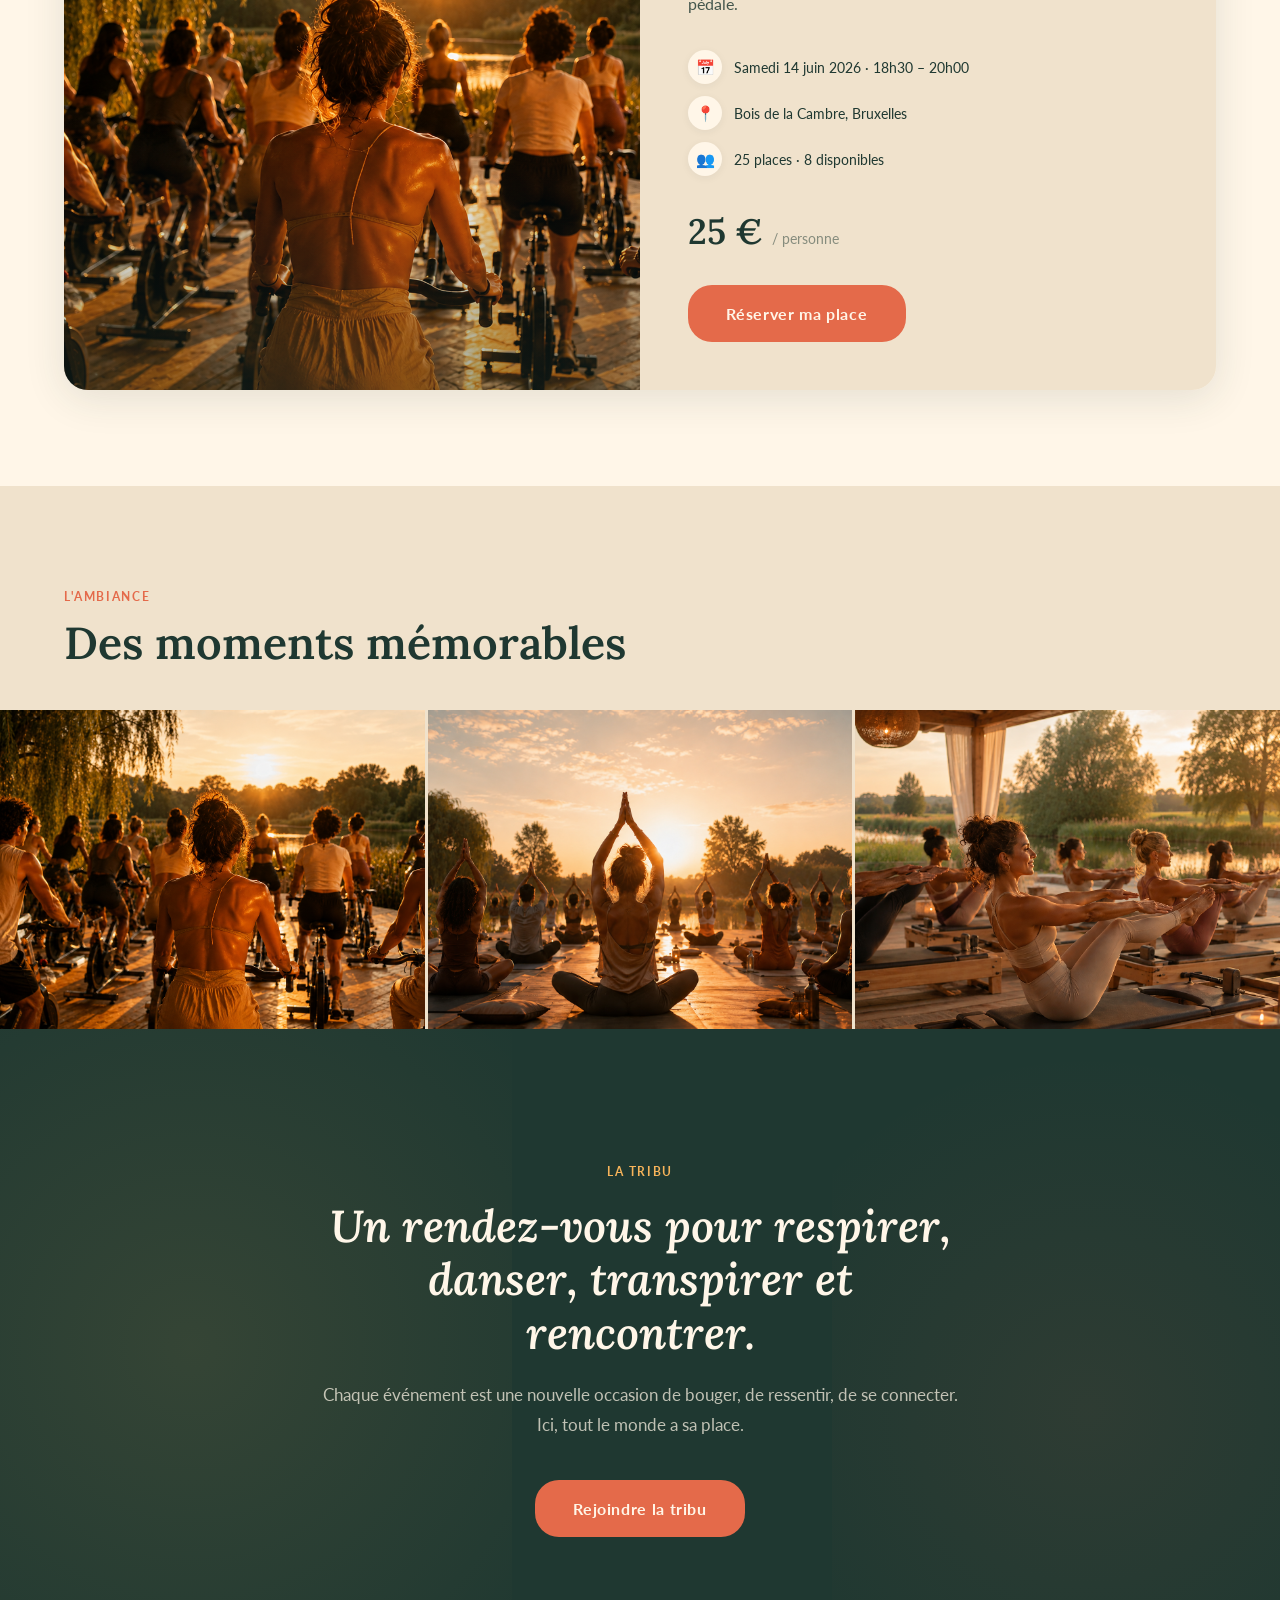
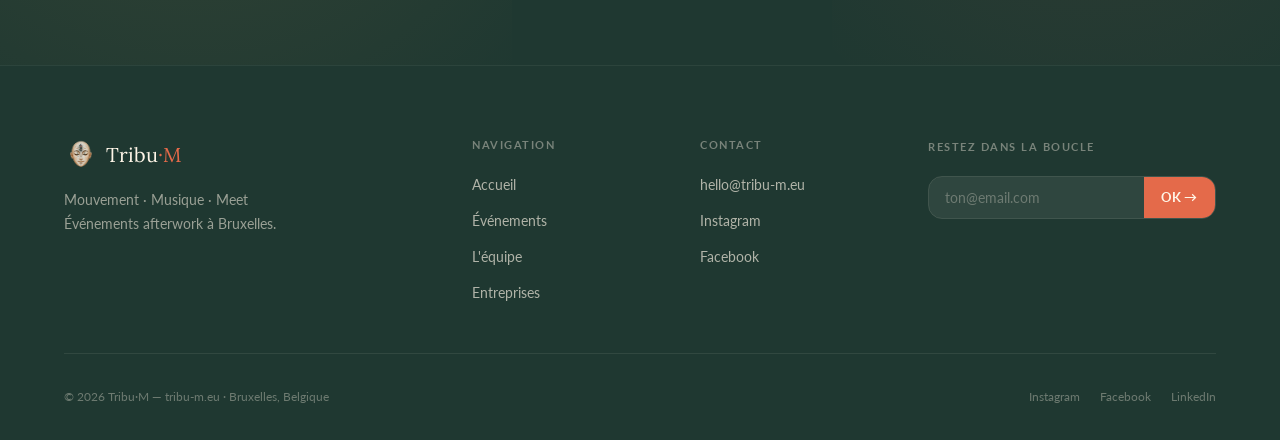
==== commit d75df982: "Corrections retours client - textes et visuels homepage et entreprises Hero: remplace masque image p" ====
--- a/index.html
+++ b/index.html
@@ -6,6 +6,19 @@
   <meta name="description" content="Tribu·M — Événements afterwork à Bruxelles. Cycling, Yoga, Pilates et Dance Flow au coucher du soleil. Mouvement, musique et connexion humaine.">
   <title>Tribu·M — Mouvement · Musique · Meet</title>
   <link rel="stylesheet" href="style.css">
+  <style>
+    .hero-logo-text {
+      font-family: var(--f-title);
+      font-size: clamp(2.8rem, 7vw, 5rem);
+      font-weight: 700;
+      color: var(--creme);
+      letter-spacing: 0.04em;
+      line-height: 1;
+      margin-bottom: 1.5rem;
+      text-shadow: 0 2px 24px rgba(31,56,49,0.4);
+    }
+    .hero-logo-text span { color: var(--miel); }
+  </style>
 </head>
 <body>
 
@@ -64,7 +77,7 @@
   <section class="hero" id="home">
     <div class="hero-overlay"></div>
     <div class="hero-content">
-      <img src="assets/masque-clean.png" alt="Tribu·M" class="hero-masque">
+      <div class="hero-logo-text">Tribu<span>·M</span></div>
       <h1>Connecte. Bouge.<br>Célèbre la vie.</h1>
       <p>Après le travail, retrouve le mouvement, la chaleur et la tribu.</p>
       <a href="evenements.html" class="btn-primary btn-lg">Voir les prochains événements</a>
@@ -83,8 +96,9 @@
         <div class="concept-text">
           <span class="section-label">Notre univers</span>
           <h2>La magie, c'est de bouger ensemble.</h2>
-          <p>Le monde du fitness a longtemps valorisé la performance individuelle. Chez Tribu·M, on choisit autre chose : se retrouver, bouger librement, et se connecter.</p>
-          <p>Pas de performance. Pas de posture. Juste le plaisir de bouger ensemble, portés par la musique et la chaleur du groupe.</p>
+          <p>Le monde du fitness a longtemps valorisé la performance individuelle et l'esthétique. Mais la plupart des gens n'en veulent plus, nous y compris.</p>
+          <p>Ce qu'on veut, c'est se sentir bien. Et se sentir bien passe avant tout par se retrouver — dans un cadre qui favorise des interactions authentiques et positives.</p>
+          <p>Le rassemblement. La musique. Le mouvement. Ensemble, ces trois forces créent quelque chose qu'aucun programme d'entraînement ne peut reproduire seul.</p>
           <a href="evenements.html" class="btn-secondary">Découvrir les événements</a>
         </div>
 
@@ -92,17 +106,17 @@
           <div class="pillar">
             <div class="pillar-stat">+26%</div>
             <div class="pillar-label">ocytocine</div>
-            <p>Quand on bouge ensemble, le cerveau libère l'hormone du lien social.</p>
+            <p>Quand on bouge ensemble, le cerveau libère de l'ocytocine — l'hormone du lien social. <em>(Cohen et al., 2010 ; Frontiers in Physiology, 2024)</em></p>
           </div>
           <div class="pillar">
             <div class="pillar-stat">×2</div>
             <div class="pillar-label">endorphines</div>
-            <p>Bouger en synchronie double la libération d'endorphines par rapport à l'exercice solitaire.</p>
+            <p>Bouger en synchronie avec d'autres double la libération d'endorphines par rapport à l'exercice solitaire. <em>(Dunbar et al., 2012 ; Barton &amp; Pretty, 2010)</em></p>
           </div>
           <div class="pillar">
-            <div class="pillar-stat">×2</div>
-            <div class="pillar-label">longévité</div>
-            <p>Les liens sociaux forts réduisent le risque de mort prématurée de 26%.</p>
+            <div class="pillar-stat">×3</div>
+            <div class="pillar-label">coopération · La Cohérence</div>
+            <p>Se mouvoir ensemble en rythme triple la coopération et la confiance mutuelle. À grande échelle, cette cohérence collective réduit les tensions sociales — l'effet Maharishi. <em>(Wiltermuth &amp; Heath, Stanford, 2009 ; Dillbeck et al., 1988)</em></p>
           </div>
         </div>
 
@@ -119,7 +133,7 @@
       <div class="section-header">
         <span class="section-label">Nos expériences</span>
         <h2>Un mouvement pour chaque envie</h2>
-        <p>Des événements afterwork pensés pour bouger, respirer et se retrouver — en plein air, au coucher du soleil.</p>
+        <p>Des évènements pensés pour bouger, respirer et se retrouver, en plein air.</p>
       </div>
 
       <div class="experiences-grid">
@@ -130,7 +144,7 @@
           <div class="card-content">
             <span class="card-tag">Cycling</span>
             <h3>Cycling Sunset</h3>
-            <p>L'énergie d'un groupe, le rythme de la musique, la sensation du sunset sous tes roues.</p>
+            <p>L'énergie de nos instructeurs passionnés, la puissance d'un groupe, le rythme. Une pratique qui réchauffe et renforce le cœur en musique.</p>
             <a href="evenements.html" class="card-link">Voir les dates →</a>
           </div>
         </div>
@@ -141,7 +155,7 @@
           <div class="card-content">
             <span class="card-tag">Yoga</span>
             <h3>Yoga Flow</h3>
-            <p>Respirer, s'étirer, se mouvoir avec grâce. Ensemble, ça change tout.</p>
+            <p>Yoga signifie « union ». Respirer, s'étirer, se mouvoir avec grâce ensemble. En tribu, c'est le rituel de retrouver ancrage et joie entouré de belles âmes.</p>
             <a href="evenements.html" class="card-link">Voir les dates →</a>
           </div>
         </div>
@@ -152,7 +166,7 @@
           <div class="card-content">
             <span class="card-tag">Pilates</span>
             <h3>Pilates Outdoor</h3>
-            <p>Le mouvement précis, en conscience, entouré de la présence chaleureuse de ta tribu.</p>
+            <p>Le mouvement précis et en conscience, entouré de la présence bienveillante de nos camarades.</p>
             <a href="evenements.html" class="card-link">Voir les dates →</a>
           </div>
         </div>
@@ -221,7 +235,7 @@
   <section class="section ambiance" id="ambiance">
     <div class="container">
       <span class="section-label">L'ambiance</span>
-      <h2>Des soirées qui restent</h2>
+      <h2>Des moments mémorables</h2>
     </div>
     <div class="photo-grid">
       <div class="photo-item">
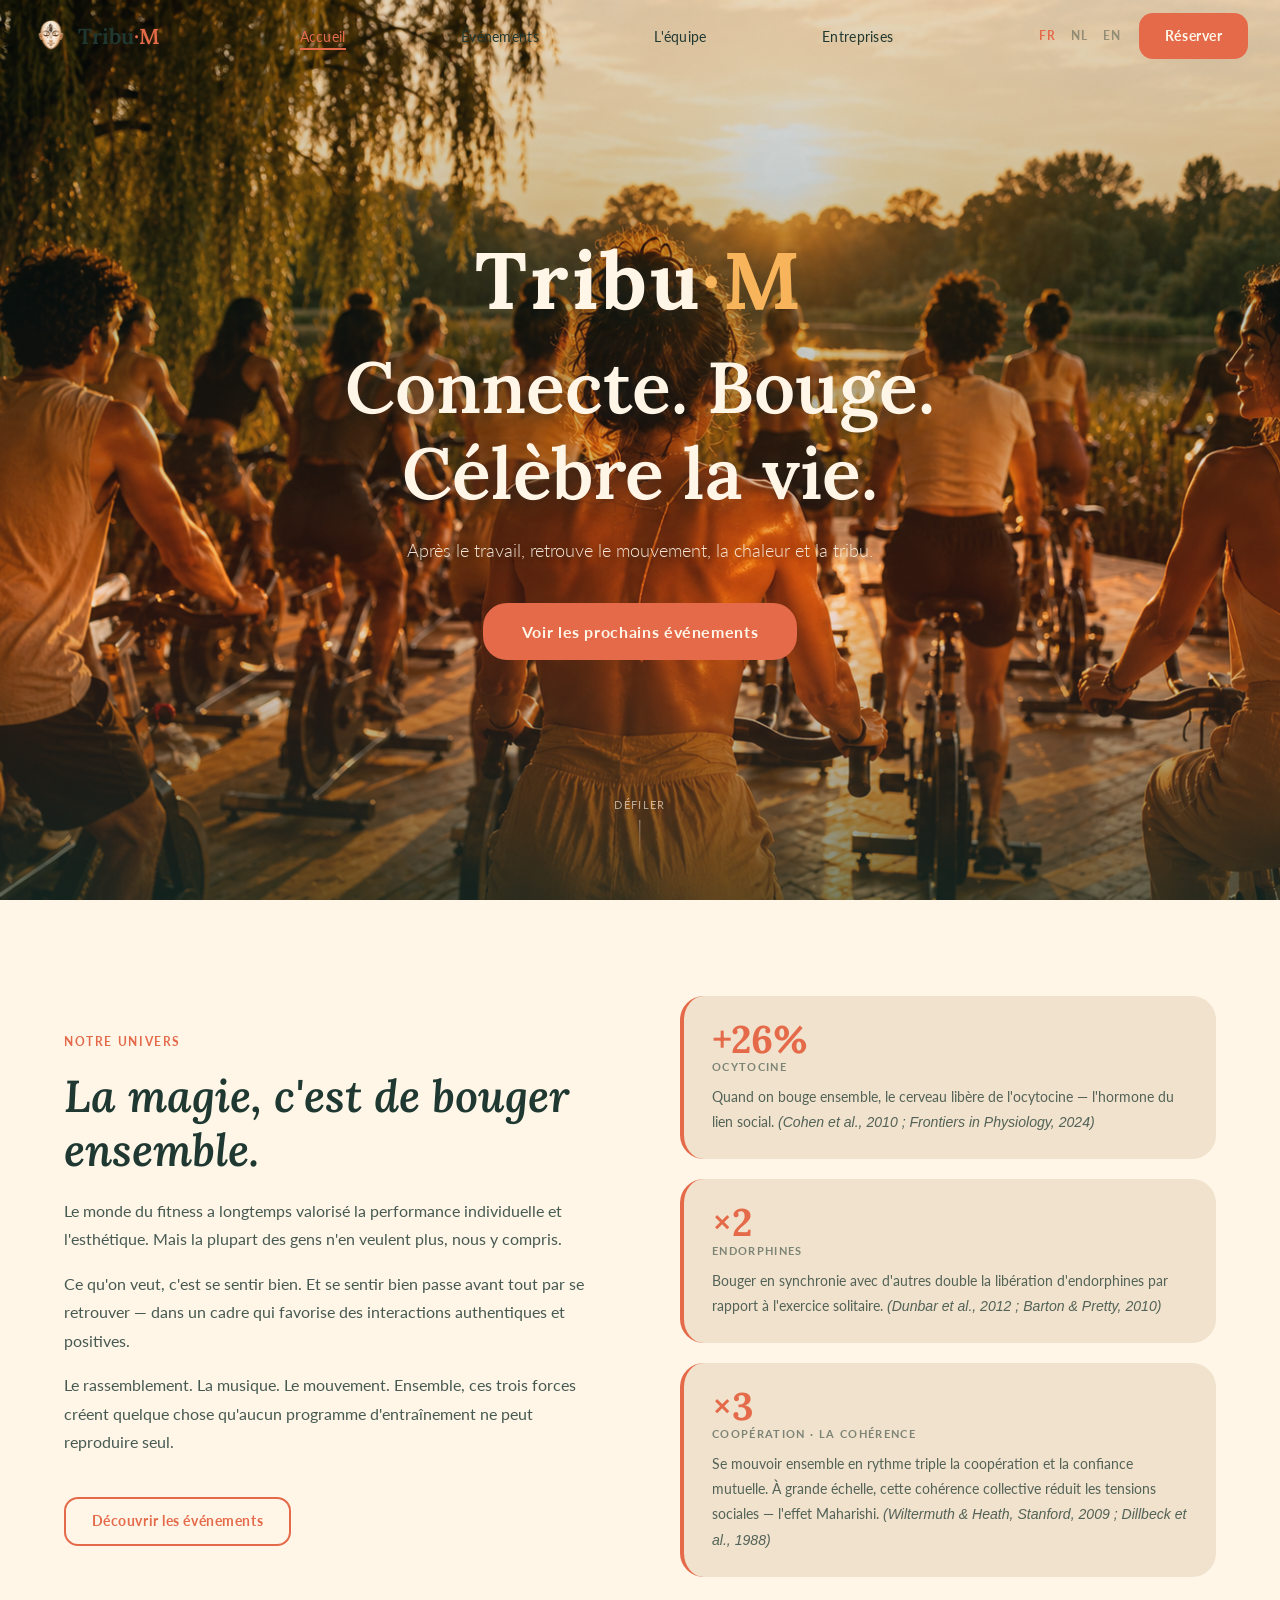
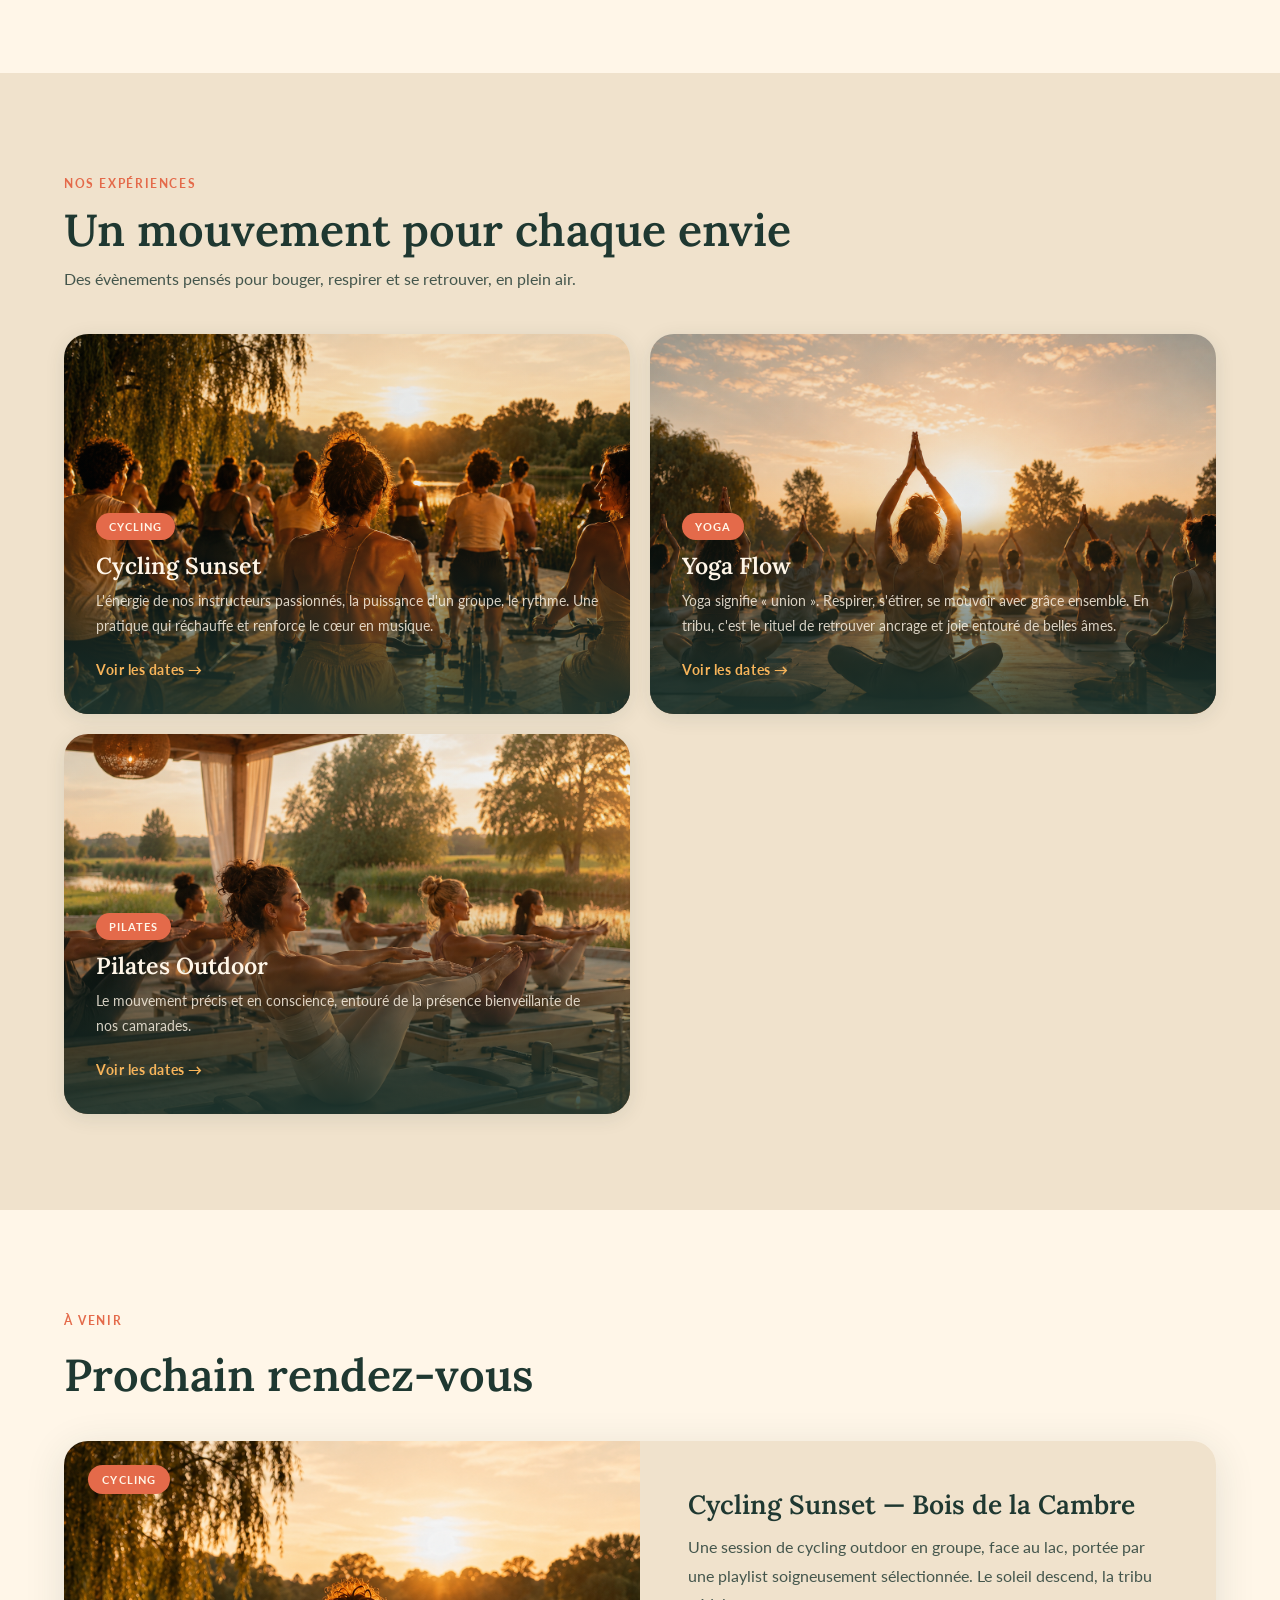
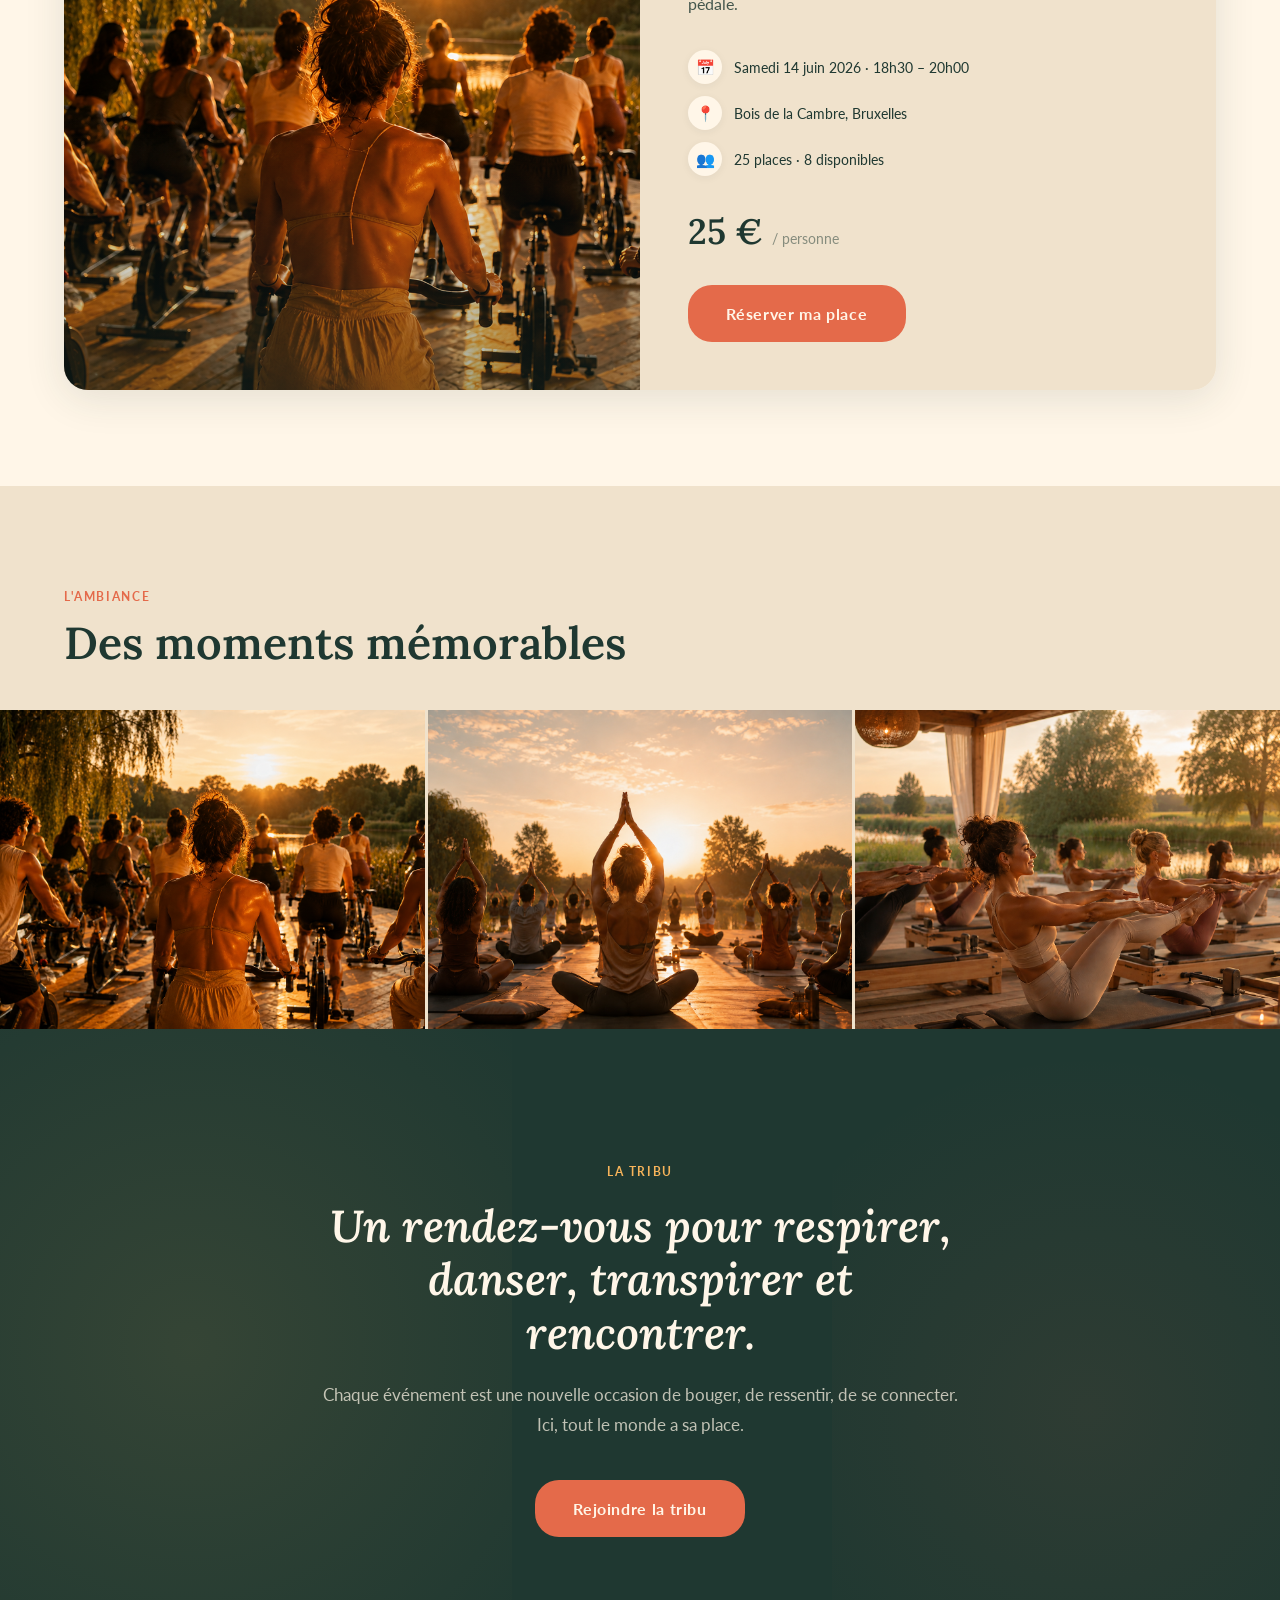
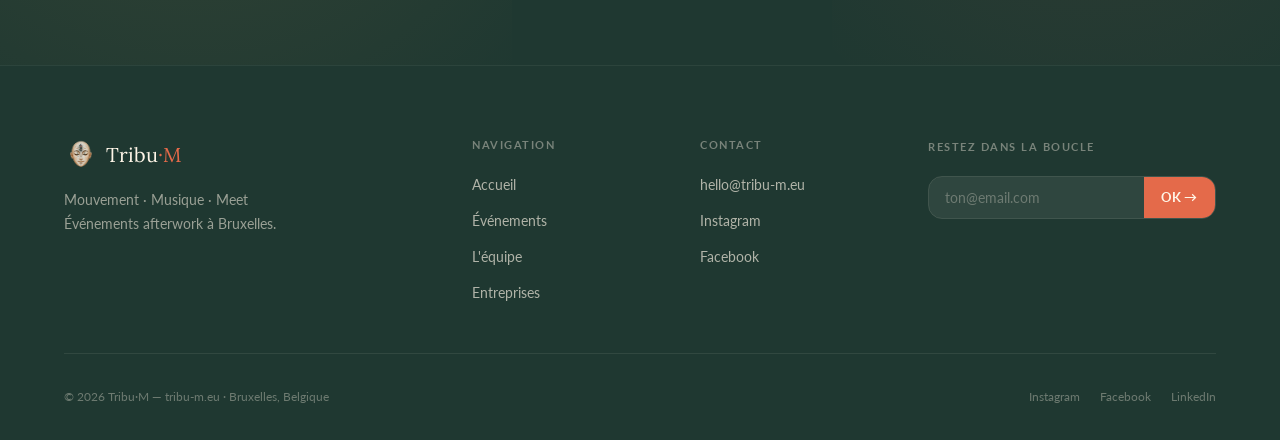
==== commit f1f0c53b: "Retire Dance Flow, offres inventees + mise a jour textes evenements - Suppression Dance Flow sur ind" ====
--- a/index.html
+++ b/index.html
@@ -171,16 +171,6 @@
           </div>
         </div>
 
-        <div class="exp-card">
-          <div class="card-bg" style="background-image: url('assets/yoga-bg.png'); transform: scaleX(-1)"></div>
-          <div class="card-overlay prune-tint"></div>
-          <div class="card-content">
-            <span class="card-tag tag-prune">Dance Flow</span>
-            <h3>Dance Flow</h3>
-            <p>Laisse la musique guider ton corps. Pas de règles, juste le mouvement libre et la joie de danser ensemble.</p>
-            <a href="evenements.html" class="card-link">Voir les dates →</a>
-          </div>
-        </div>
 
       </div>
     </div>
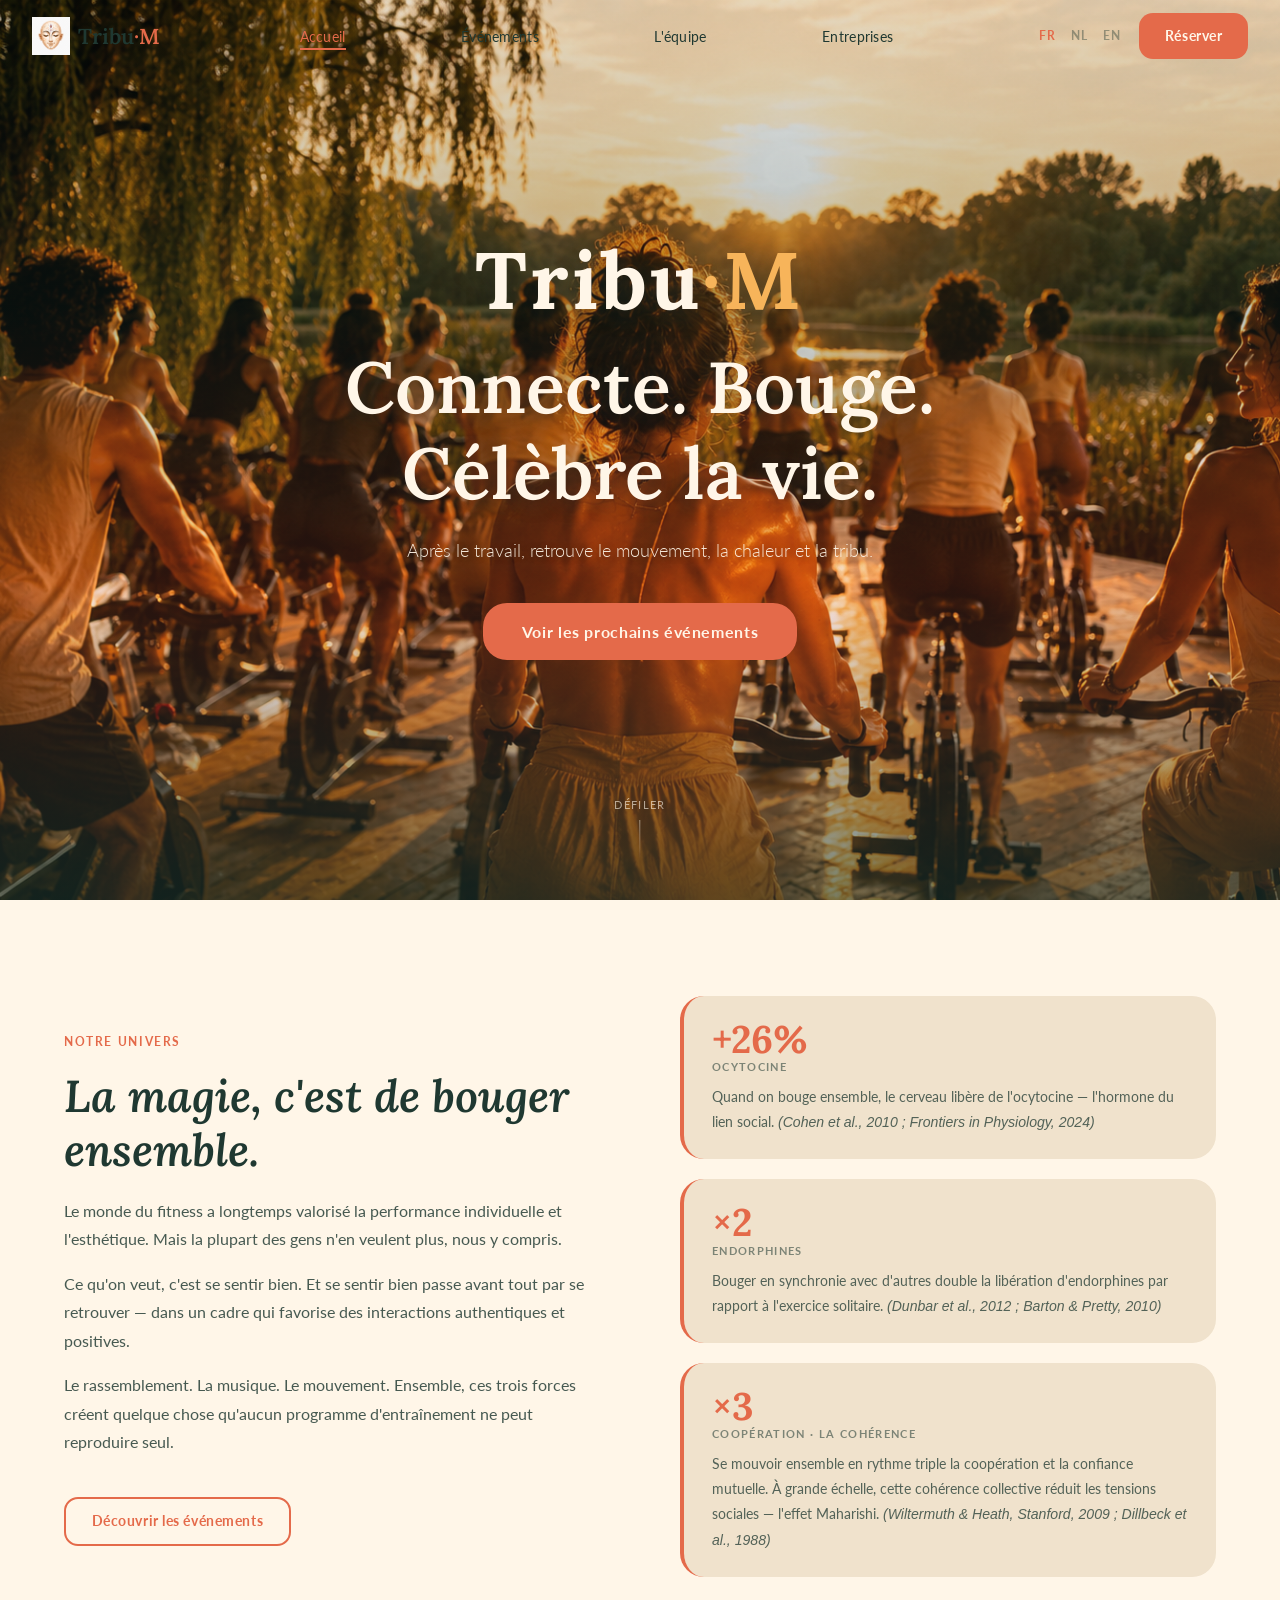
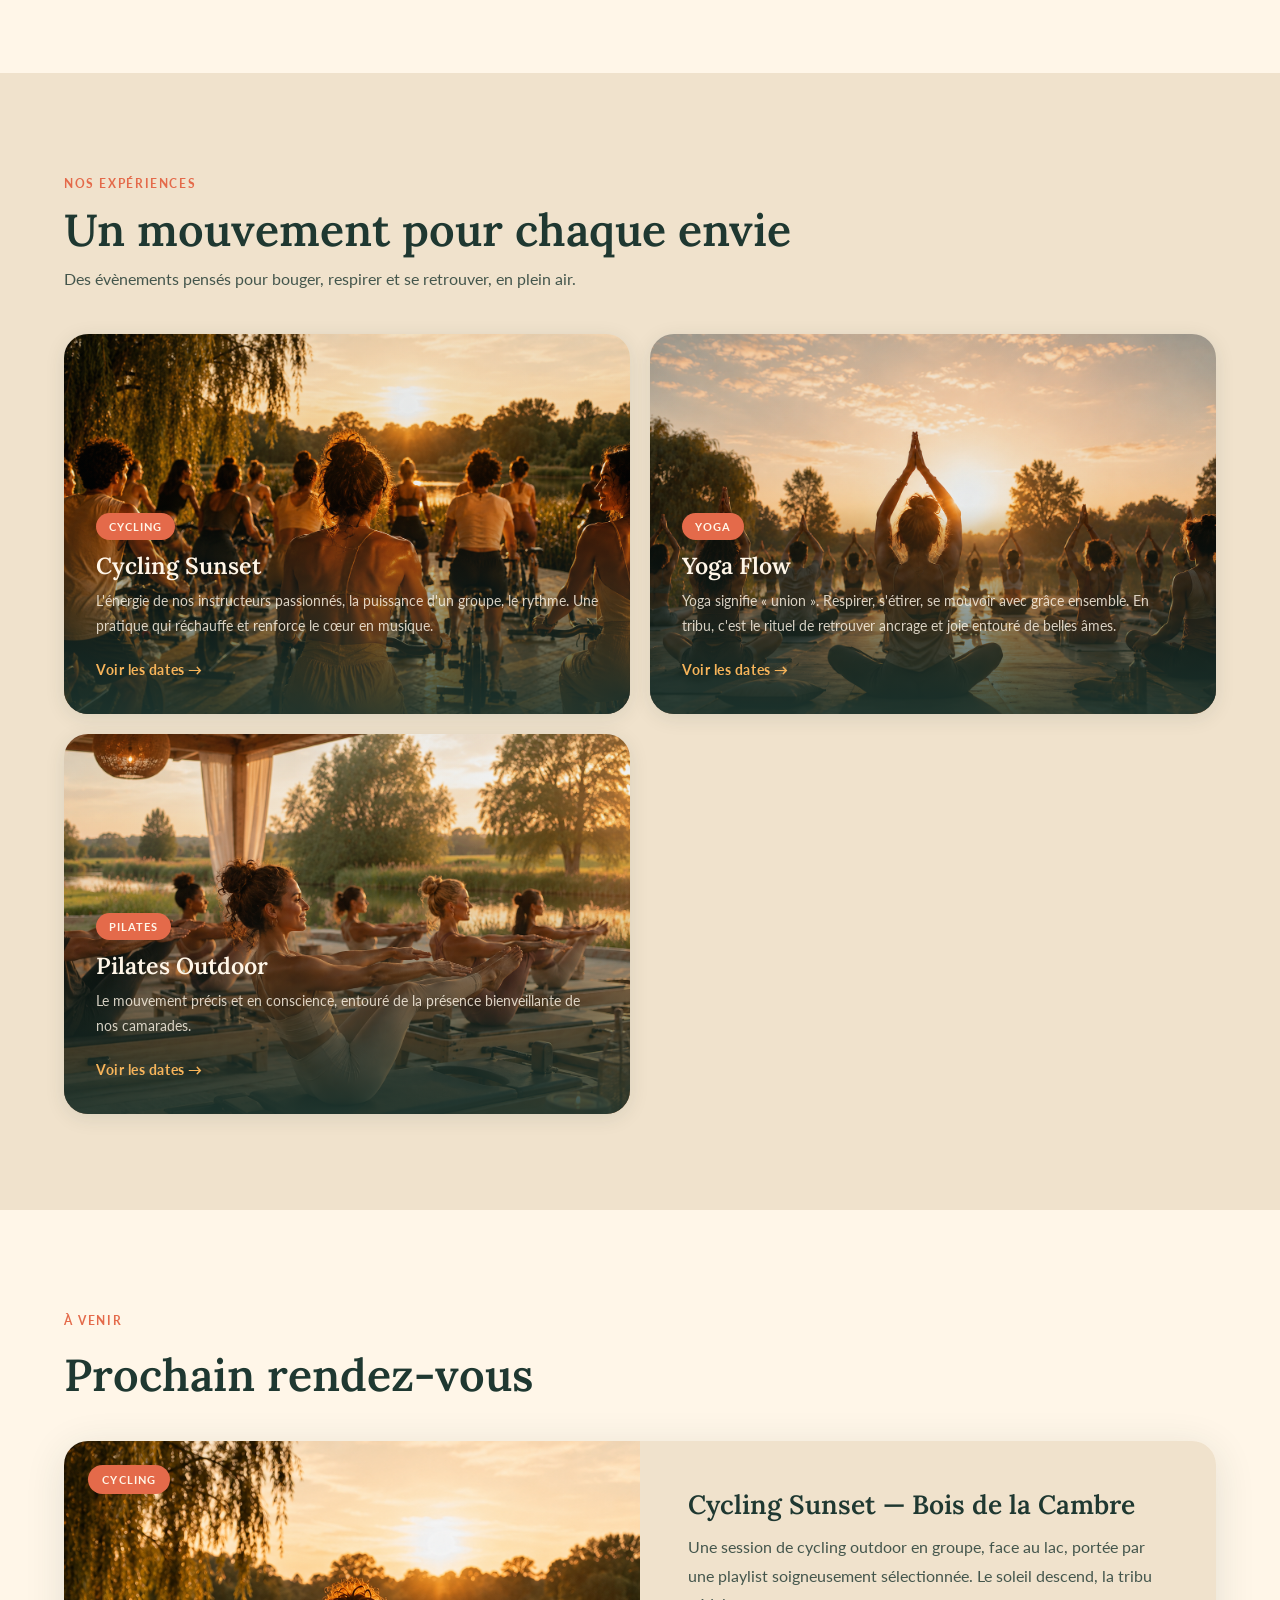
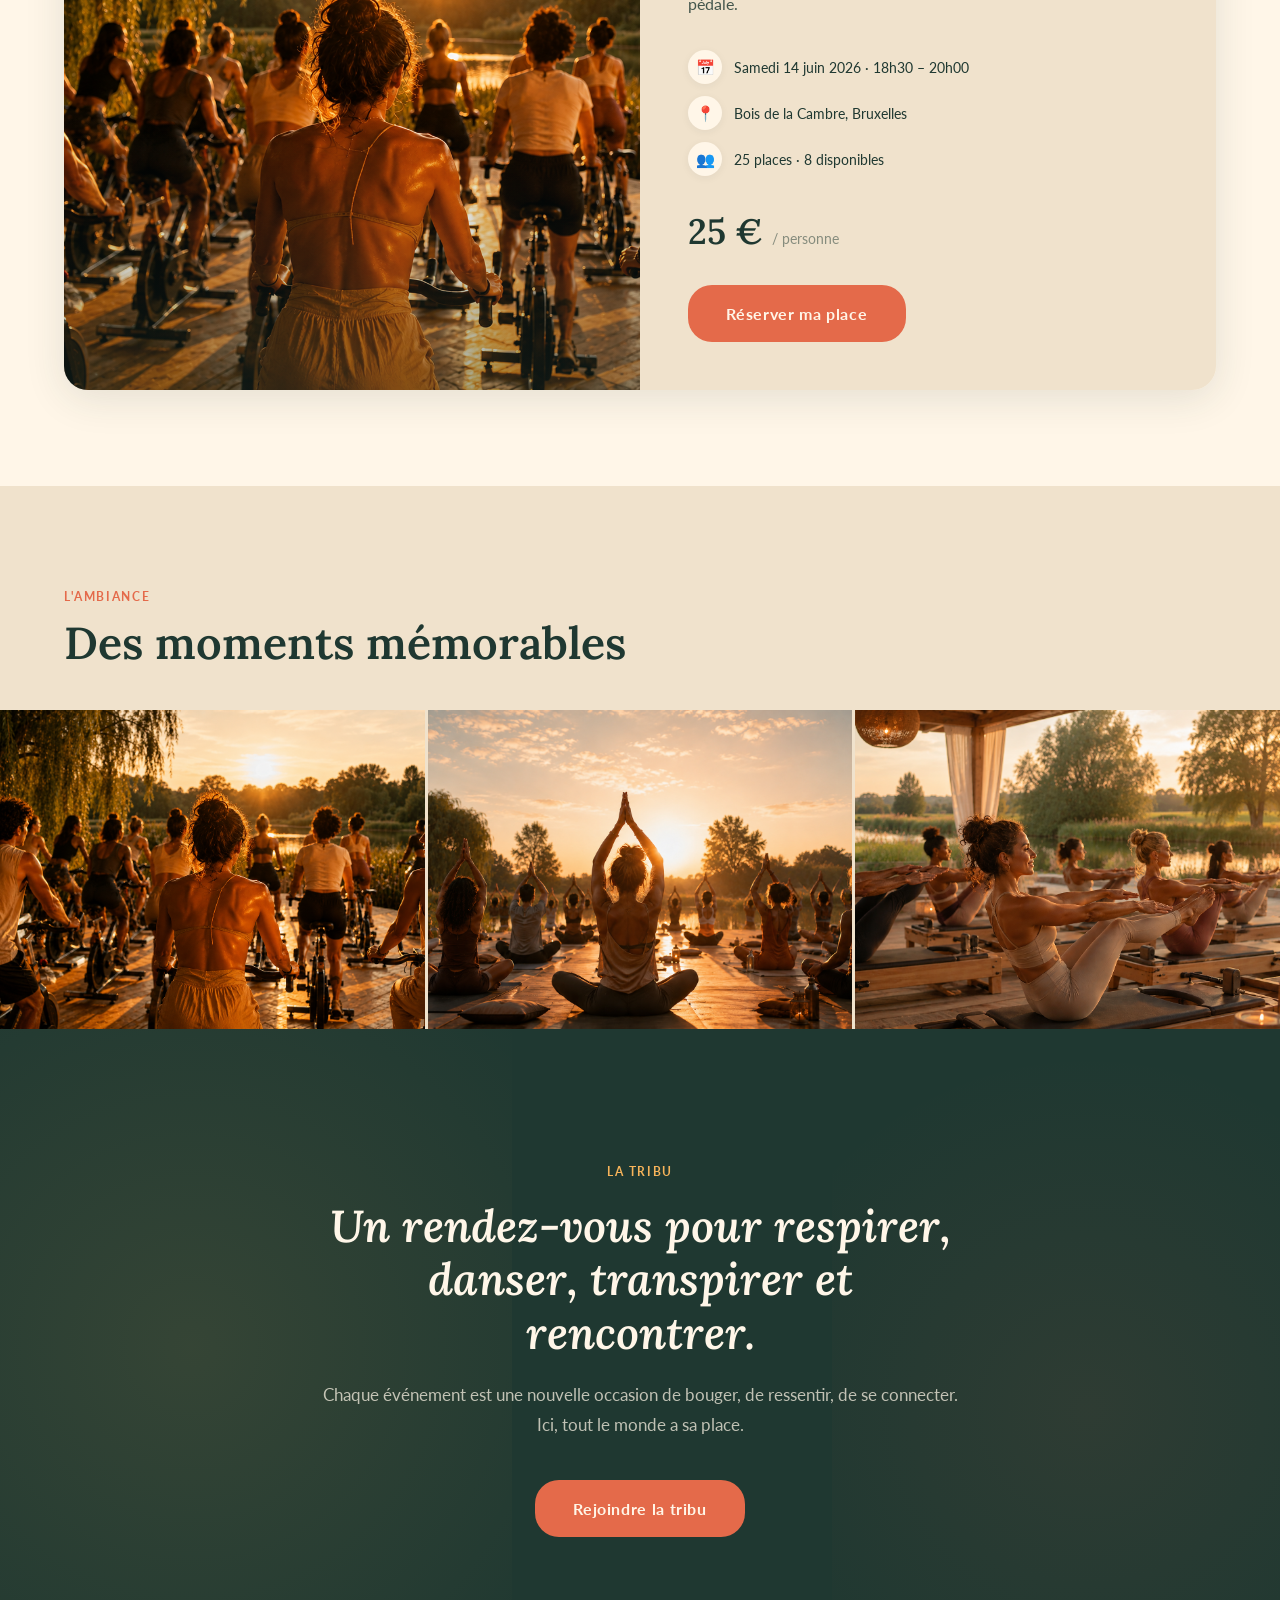
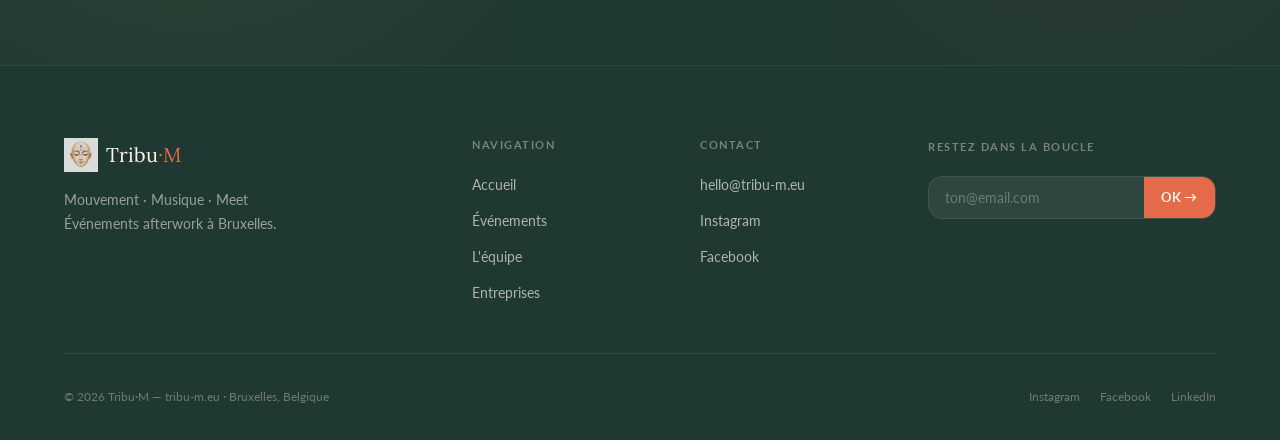
==== commit 4cbaa87a: "Nouveau masque (masque-v2.png) sur tous les fichiers HTML - Remplacement masque-clean.png par masque" ====
--- a/index.html
+++ b/index.html
@@ -29,7 +29,7 @@
     <div class="nav-inner">
 
       <a href="index.html" class="nav-logo">
-        <img src="assets/masque-clean.png" alt="Tribu·M" class="nav-masque">
+        <img src="assets/masque-v2.png" alt="Tribu·M" class="nav-masque">
         <span class="nav-brand">Tribu<span class="nav-m">·M</span></span>
       </a>
 
@@ -265,7 +265,7 @@
 
         <div class="footer-brand">
           <div class="footer-logo">
-            <img src="assets/masque-clean.png" alt="Tribu·M" class="footer-masque">
+            <img src="assets/masque-v2.png" alt="Tribu·M" class="footer-masque">
             <span class="footer-name">Tribu<span>·M</span></span>
           </div>
           <p>Mouvement · Musique · Meet<br>Événements afterwork à Bruxelles.</p>
